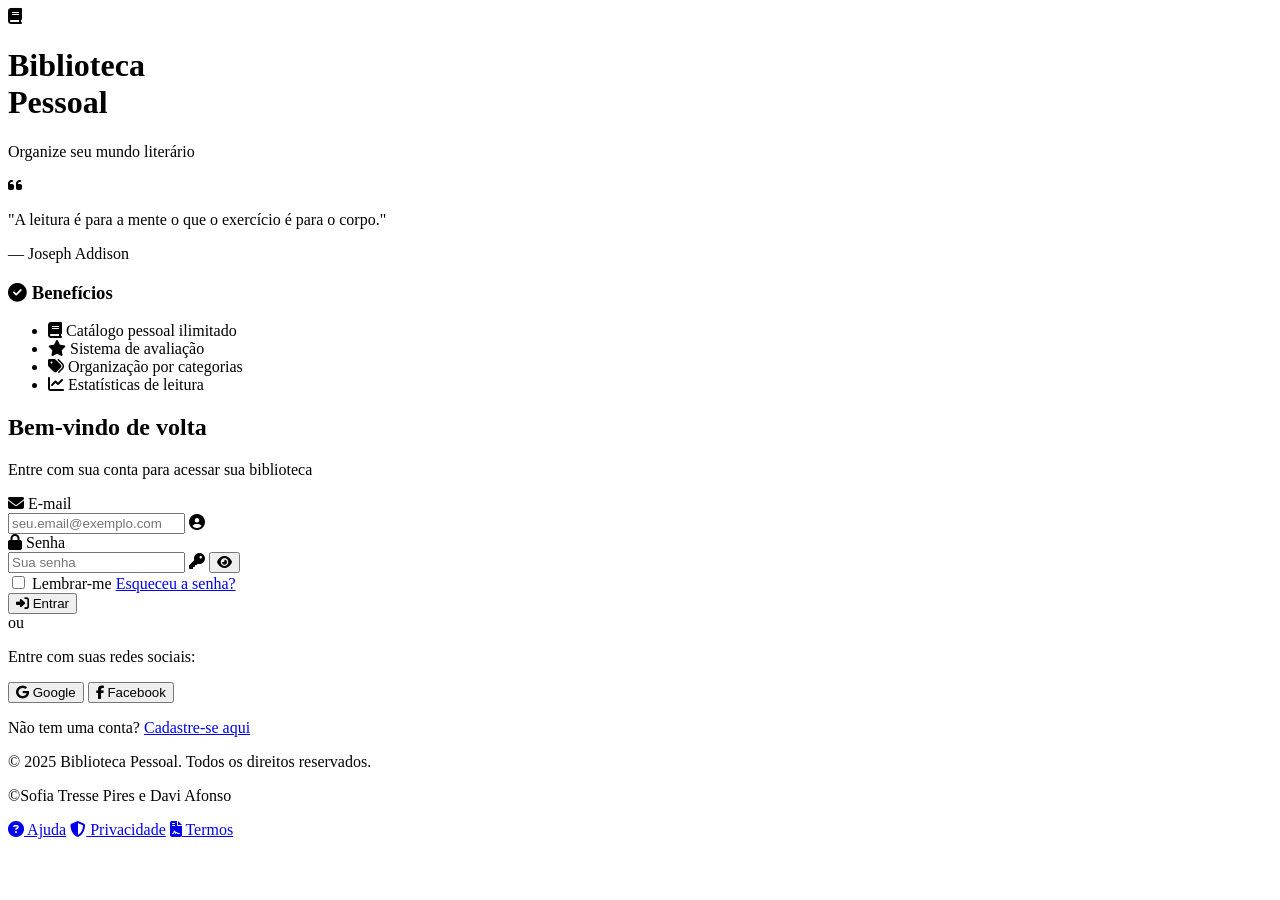
==== index.html @ 546c4f1b "Página de login funcional" ====
<!DOCTYPE html>
<html lang="pt-BR">
<head>
    <meta charset="UTF-8">
    <meta name="viewport" content="width=device-width, initial-scale=1.0">
    <title>Login - Biblioteca Pessoal</title>
    <link rel="stylesheet" href="./frontend/css/style.css">
    <link rel="stylesheet" href="https://cdnjs.cloudflare.com/ajax/libs/font-awesome/6.4.0/css/all.min.css">
</head>
<body class="login-page">
    <div class="login-container">
        <!-- Lado esquerdo - Decoração -->
        <div class="login-decoration">
            <div class="logo-section">
                <div class="logo">
                    <i class="fas fa-book"></i>
                    <h1>Biblioteca<br>Pessoal</h1>
                </div>
                <p class="slogan">Organize seu mundo literário</p>
            </div>
            
            <div class="book-illustration">
                <div class="book-stack">
                    <div class="book book-1"></div>
                    <div class="book book-2"></div>
                    <div class="book book-3"></div>
                </div>
                <div class="quote">
                    <i class="fas fa-quote-left"></i>
                    <p>"A leitura é para a mente o que o exercício é para o corpo."</p>
                    <span class="author">— Joseph Addison</span>
                </div>
            </div>
            
            <div class="features">
                <h3><i class="fas fa-check-circle"></i> Benefícios</h3>
                <ul>
                    <li><i class="fas fa-book"></i> Catálogo pessoal ilimitado</li>
                    <li><i class="fas fa-star"></i> Sistema de avaliação</li>
                    <li><i class="fas fa-tags"></i> Organização por categorias</li>
                    <li><i class="fas fa-chart-line"></i> Estatísticas de leitura</li>
                </ul>
            </div>
        </div>
        
        <!-- Lado direito - Formulário -->
        <div class="login-form-container">
            <div class="form-wrapper">
                <div class="form-header">
                    <h2>Bem-vindo de volta</h2>
                    <p>Entre com sua conta para acessar sua biblioteca</p>
                </div>
                
                <form id="loginForm" class="login-form">
                    <div class="form-group">
                        <label for="email">
                            <i class="fas fa-envelope"></i> E-mail
                        </label>
                        <div class="input-with-icon">
                            <input type="email" id="email" placeholder="seu.email@exemplo.com" required>
                            <i class="fas fa-user-circle input-icon"></i>
                        </div>
                    </div>
                    
                    <div class="form-group">
                        <label for="senha">
                            <i class="fas fa-lock"></i> Senha
                        </label>
                        <div class="input-with-icon">
                            <input type="password" id="senha" placeholder="Sua senha" required>
                            <i class="fas fa-key input-icon"></i>
                            <button type="button" class="toggle-password" id="togglePassword">
                                <i class="fas fa-eye"></i>
                            </button>
                        </div>
                        <div class="form-options">
                            <label class="remember-me">
                                <input type="checkbox" id="lembrar">
                                <span>Lembrar-me</span>
                            </label>
                            <a href="#" class="forgot-password">Esqueceu a senha?</a>
                        </div>
                    </div>
                    
                    <div class="form-group">
                        <button type="submit" class="btn-login">
                            <i class="fas fa-sign-in-alt"></i> Entrar
                        </button>
                    </div>
                    
                    <div class="divider">
                        <span>ou</span>
                    </div>
                    
                    <div class="social-login">
                        <p>Entre com suas redes sociais:</p>
                        <div class="social-buttons">
                            <button type="button" class="social-btn google">
                                <i class="fab fa-google"></i> Google
                            </button>
                            <button type="button" class="social-btn facebook">
                                <i class="fab fa-facebook-f"></i> Facebook
                            </button>
                        </div>
                    </div>
                    
                    <div class="signup-link">
                        <p>Não tem uma conta? <a href="./frontend/html/cadastro.html">Cadastre-se aqui</a></p>
                    </div>
                </form>
                
                <div class="login-footer">
                    <p>&copy; 2025 Biblioteca Pessoal. Todos os direitos reservados.</p>
                    <p>&copy;Sofia Tresse Pires e Davi Afonso</p>
                    <div class="footer-links">
                        <a href="#"><i class="fas fa-question-circle"></i> Ajuda</a>
                        <a href="#"><i class="fas fa-shield-alt"></i> Privacidade</a>
                        <a href="#"><i class="fas fa-file-contract"></i> Termos</a>
                    </div>
                </div>
            </div>
        </div>
    </div>
    
<script src="./frontend/js/index.js"></script>
</body>
</html>
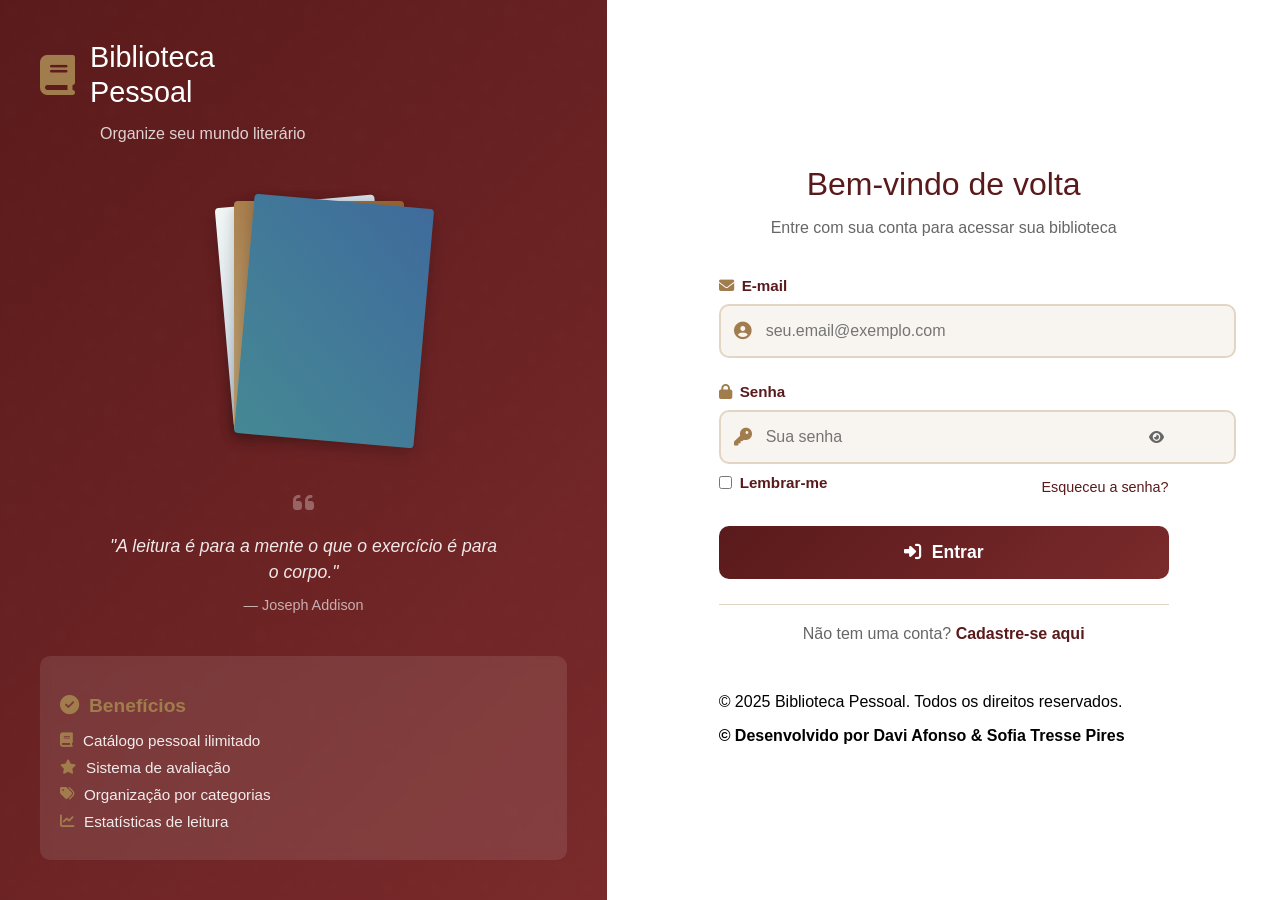
==== commit e19379ce: "Melhorias na estrutura da página." ====
--- a/index.html
+++ b/index.html
@@ -1,16 +1,20 @@
 <!DOCTYPE html>
 <html lang="pt-BR">
+
 <head>
     <meta charset="UTF-8">
     <meta name="viewport" content="width=device-width, initial-scale=1.0">
     <title>Login - Biblioteca Pessoal</title>
     <link rel="stylesheet" href="./frontend/css/style.css">
+    <link rel="stylesheet" href="./frontend/css/style2.css">
+    <link rel="stylesheet" href="./frontend/css/responsividade.css">
     <link rel="stylesheet" href="https://cdnjs.cloudflare.com/ajax/libs/font-awesome/6.4.0/css/all.min.css">
 </head>
+
 <body class="login-page">
-    <div class="login-container">
-        <!-- Lado esquerdo - Decoração -->
-        <div class="login-decoration">
+    <div class="login-container d-flex flex-column flex-lg-row w-100 h-100 overflow-hidden">
+
+        <div class="login-decoration col-lg-6 d-none d-lg-block position-relative">
             <div class="logo-section">
                 <div class="logo">
                     <i class="fas fa-book"></i>
@@ -18,7 +22,7 @@
                 </div>
                 <p class="slogan">Organize seu mundo literário</p>
             </div>
-            
+
             <div class="book-illustration">
                 <div class="book-stack">
                     <div class="book book-1"></div>
@@ -31,7 +35,7 @@
                     <span class="author">— Joseph Addison</span>
                 </div>
             </div>
-            
+
             <div class="features">
                 <h3><i class="fas fa-check-circle"></i> Benefícios</h3>
                 <ul>
@@ -42,86 +46,74 @@
                 </ul>
             </div>
         </div>
-        
-        <!-- Lado direito - Formulário -->
-        <div class="login-form-container">
-            <div class="form-wrapper">
-                <div class="form-header">
+
+        <div class="login-form-container col-12 col-lg-6 d-flex align-items-center justify-content-center p-4">
+            <div class="form-wrapper w-100" style="max-width: 450px;">
+                <div class="form-header text-center mb-4">
                     <h2>Bem-vindo de volta</h2>
                     <p>Entre com sua conta para acessar sua biblioteca</p>
                 </div>
-                
+
                 <form id="loginForm" class="login-form">
-                    <div class="form-group">
-                        <label for="email">
+                    <div class="form-group mb-3">
+                        <label for="email" class="form-label">
                             <i class="fas fa-envelope"></i> E-mail
                         </label>
-                        <div class="input-with-icon">
-                            <input type="email" id="email" placeholder="seu.email@exemplo.com" required>
-                            <i class="fas fa-user-circle input-icon"></i>
+                        <div class="input-with-icon position-relative">
+                            <input type="email" id="email" class="form-control" placeholder="seu.email@exemplo.com"
+                                required>
+                            <i class="fas fa-user-circle input-icon position-absolute"
+                                style="top: 50%; right: 10px; transform: translateY(-50%);"></i>
                         </div>
                     </div>
-                    
-                    <div class="form-group">
-                        <label for="senha">
+
+                    <div class="form-group mb-3">
+                        <label for="senha" class="form-label">
                             <i class="fas fa-lock"></i> Senha
                         </label>
-                        <div class="input-with-icon">
-                            <input type="password" id="senha" placeholder="Sua senha" required>
-                            <i class="fas fa-key input-icon"></i>
-                            <button type="button" class="toggle-password" id="togglePassword">
+                        <div class="input-with-icon position-relative">
+                            <input type="password" id="senha" class="form-control" placeholder="Sua senha" required>
+                            <i class="fas fa-key input-icon position-absolute"
+                                style="top: 50%; right: 40px; transform: translateY(-50%);"></i>
+                            <button type="button" class="toggle-password btn btn-sm border-0 position-absolute"
+                                id="togglePassword"
+                                style="top: 50%; right: 5px; transform: translateY(-50%); background: transparent;">
                                 <i class="fas fa-eye"></i>
                             </button>
                         </div>
-                        <div class="form-options">
-                            <label class="remember-me">
+                        <div class="form-options d-flex justify-content-between align-items-center mt-2">
+                            <label class="remember-me d-flex align-items-center gap-2">
                                 <input type="checkbox" id="lembrar">
                                 <span>Lembrar-me</span>
                             </label>
-                            <a href="#" class="forgot-password">Esqueceu a senha?</a>
+                            <a href="#" class="forgot-password text-decoration-none">Esqueceu a senha?</a>
                         </div>
                     </div>
-                    
-                    <div class="form-group">
+
+                    <div class="form-group mb-3">
                         <button type="submit" class="btn-login">
                             <i class="fas fa-sign-in-alt"></i> Entrar
                         </button>
                     </div>
-                    
-                    <div class="divider">
-                        <span>ou</span>
+
+                    <div class="signup-link text-center mt-3">
+                        <p>Não tem uma conta? <a href="./frontend/html/cadastro.html"
+                                class="text-decoration-none fw-bold">Cadastre-se aqui</a></p>
                     </div>
-                    
-                    <div class="social-login">
-                        <p>Entre com suas redes sociais:</p>
-                        <div class="social-buttons">
-                            <button type="button" class="social-btn google">
-                                <i class="fab fa-google"></i> Google
-                            </button>
-                            <button type="button" class="social-btn facebook">
-                                <i class="fab fa-facebook-f"></i> Facebook
-                            </button>
+                </form>
+
+                <footer class="main-footer">
+                    <div class="footer-content">
+                        <div class="footer-info">
+                            <p>&copy; 2025 Biblioteca Pessoal. Todos os direitos reservados.</p>
+                            <p class="credits"><b>&copy; Desenvolvido por Davi Afonso & Sofia Tresse Pires</b></p>
                         </div>
                     </div>
-                    
-                    <div class="signup-link">
-                        <p>Não tem uma conta? <a href="./frontend/html/cadastro.html">Cadastre-se aqui</a></p>
-                    </div>
-                </form>
-                
-                <div class="login-footer">
-                    <p>&copy; 2025 Biblioteca Pessoal. Todos os direitos reservados.</p>
-                    <p>&copy;Sofia Tresse Pires e Davi Afonso</p>
-                    <div class="footer-links">
-                        <a href="#"><i class="fas fa-question-circle"></i> Ajuda</a>
-                        <a href="#"><i class="fas fa-shield-alt"></i> Privacidade</a>
-                        <a href="#"><i class="fas fa-file-contract"></i> Termos</a>
-                    </div>
-                </div>
+                </footer>
             </div>
         </div>
     </div>
-    
-<script src="./frontend/js/index.js"></script>
+
+    <script src="./frontend/js/index.js"></script>
 </body>
 </html>
--- a/frontend/css/style.css
+++ b/frontend/css/style.css
@@ -0,0 +1,531 @@
+/* ===== VARIÁVEIS ===== */
+:root {
+    --sucesso: #28a745;
+    --vinho: #5a1a1b;
+    --vinho-claro: #7a2a2b;
+    --vinho-suave: rgba(90, 26, 27, 0.1);
+    --dourado: #a17d4d;
+    --dourado-claro: #b8945e;
+    --dourado-suave: rgba(161, 125, 77, 0.1);
+    --bege-claro: #f8f4f0;
+    --bege-medio: #efe7dd;
+    --bege-escuro: #e3d5c3;
+    --texto: #333333;
+    --texto-claro: #666666;
+    --branco: #ffffff;
+    --sombra: rgba(90, 26, 27, 0.08);
+    --sombra-forte: rgba(90, 26, 27, 0.15);
+}
+
+/* ===== PÁGINA DE LOGIN ===== */
+.login-page {
+    margin: 0;
+    padding: 0;
+    min-height: 100vh;
+    background: linear-gradient(135deg, var(--bege-claro) 0%, var(--bege-medio) 100%);
+    font-family: 'Segoe UI', Tahoma, Geneva, Verdana, sans-serif;
+}
+
+.login-container {
+    display: flex;
+    min-height: 100vh;
+}
+
+/* Lado esquerdo - Decoração */
+.login-decoration {
+    flex: 1;
+    background: linear-gradient(135deg, var(--vinho) 0%, var(--vinho-claro) 100%);
+    padding: 40px;
+    display: none;
+    flex-direction: column;
+    justify-content: space-between;
+    color: white;
+    position: relative;
+    overflow: hidden;
+}
+
+@media (min-width: 992px) {
+    .login-decoration {
+        display: flex;
+    }
+}
+
+/* Padrão de fundo decorativo */
+.login-decoration::before {
+    content: "";
+    position: absolute;
+    top: 0;
+    left: 0;
+    width: 100%;
+    height: 100%;
+    background-image: url("data:image/svg+xml,%3Csvg width='100' height='100' viewBox='0 0 100 100' xmlns='http://www.w3.org/2000/svg'%3E%3Cpath d='M11 18c3.866 0 7-3.134 7-7s-3.134-7-7-7-7 3.134-7 7 3.134 7 7 7zm48 25c3.866 0 7-3.134 7-7s-3.134-7-7-7-7 3.134-7 7 3.134 7 7 7zm-43-7c1.657 0 3-1.343 3-3s-1.343-3-3-3-3 1.343-3 3 1.343 3 3 3zm63 31c1.657 0 3-1.343 3-3s-1.343-3-3-3-3 1.343-3 3 1.343 3 3 3zM34 90c1.657 0 3-1.343 3-3s-1.343-3-3-3-3 1.343-3 3 1.343 3 3 3zm56-76c1.657 0 3-1.343 3-3s-1.343-3-3-3-3 1.343-3 3 1.343 3 3 3zM12 86c2.21 0 4-1.79 4-4s-1.79-4-4-4-4 1.79-4 4 1.79 4 4 4zm28-65c2.21 0 4-1.79 4-4s-1.79-4-4-4-4 1.79-4 4 1.79 4 4 4zm23-11c2.76 0 5-2.24 5-5s-2.24-5-5-5-5 2.24-5 5 2.24 5 5 5zm-6 60c2.21 0 4-1.79 4-4s-1.79-4-4-4-4 1.79-4 4 1.79 4 4 4zm29 22c2.76 0 5-2.24 5-5s-2.24-5-5-5-5 2.24-5 5 2.24 5 5 5zM32 63c2.76 0 5-2.24 5-5s-2.24-5-5-5-5 2.24-5 5 2.24 5 5 5zm57-13c2.76 0 5-2.24 5-5s-2.24-5-5-5-5 2.24-5 5 2.24 5 5 5zm-9-21c1.105 0 2-.895 2-2s-.895-2-2-2-2 .895-2 2 .895 2 2 2zM60 91c1.105 0 2-.895 2-2s-.895-2-2-2-2 .895-2 2 .895 2 2 2zM35 41c1.105 0 2-.895 2-2s-.895-2-2-2-2 .895-2 2 .895 2 2 2zM12 60c1.105 0 2-.895 2-2s-.895-2-2-2-2 .895-2 2 .895 2 2 2z' fill='%23ffffff' fill-opacity='0.05' fill-rule='evenodd'/%3E%3C/svg%3E");
+    opacity: 0.1;
+}
+
+/* Logo */
+.logo-section {
+    position: relative;
+    z-index: 2;
+}
+
+.logo {
+    display: flex;
+    align-items: center;
+    gap: 15px;
+    margin-bottom: 10px;
+}
+
+.logo i {
+    font-size: 2.5rem;
+    color: var(--dourado);
+}
+
+.logo h1 {
+    color: white;
+    font-size: 1.8rem;
+    line-height: 1.2;
+    margin: 0;
+    font-weight: 300;
+}
+
+.slogan {
+    color: rgba(255, 255, 255, 0.8);
+    font-size: 1rem;
+    margin-left: 60px;
+}
+
+/* Ilustração de livros */
+.book-illustration {
+    position: relative;
+    z-index: 2;
+    text-align: center;
+    margin: 40px 0;
+}
+
+.book-stack {
+    position: relative;
+    width: 200px;
+    height: 250px;
+    margin: 0 auto 40px;
+}
+
+.book {
+    position: absolute;
+    background: var(--branco);
+    border-radius: 4px;
+    box-shadow: 0 5px 15px rgba(0, 0, 0, 0.2);
+}
+
+.book-1 {
+    width: 160px;
+    height: 220px;
+    background: linear-gradient(135deg, #f3f8f6 0%, #a8bbd4 100%);
+    transform: rotate(-5deg);
+    z-index: 1;
+    left: 50%;
+    transform: translateX(-50%) rotate(-5deg);
+}
+
+.book-2 {
+    width: 170px;
+    height: 230px;
+    background: linear-gradient(45deg, #c2a879, #996330);
+    transform: rotate(0deg);
+    left: calc(50% + 15px);
+    transform: translateX(-50%);
+    z-index: 2;
+}
+
+.book-3 {
+    width: 180px;
+    height: 240px;
+    background: linear-gradient(45deg, #458894, #3f6b9c);
+    transform: rotate(5deg);
+    left: calc(50% + 30px);
+    transform: translateX(-50%) rotate(5deg);
+    z-index: 3;
+}
+
+.quote {
+    color: rgba(255, 255, 255, 0.9);
+    max-width: 400px;
+    margin: 0 auto;
+}
+
+.quote i {
+    font-size: 1.5rem;
+    color: rgba(255, 255, 255, 0.3);
+    margin-bottom: 10px;
+    display: block;
+}
+
+.quote p {
+    font-style: italic;
+    line-height: 1.5;
+    margin-bottom: 10px;
+    font-size: 1.1rem;
+}
+
+.quote .author {
+    font-size: 0.9rem;
+    opacity: 0.7;
+}
+
+/* Lista de benefícios */
+.features {
+    position: relative;
+    z-index: 2;
+    background: rgba(255, 255, 255, 0.1);
+    border-radius: 10px;
+    padding: 20px;
+    backdrop-filter: blur(5px);
+}
+
+.features h3 {
+    color: var(--dourado);
+    font-size: 1.2rem;
+    margin-bottom: 15px;
+    display: flex;
+    align-items: center;
+    gap: 10px;
+}
+
+.features ul {
+    list-style: none;
+    padding: 0;
+    margin: 0;
+}
+
+.features li {
+    display: flex;
+    align-items: center;
+    gap: 10px;
+    margin-bottom: 10px;
+    color: rgba(255, 255, 255, 0.9);
+    font-size: 0.95rem;
+}
+
+.features li i {
+    color: var(--dourado);
+    font-size: 0.9rem;
+}
+
+/* Lado direito - Formulário */
+.login-form-container {
+    flex: 1;
+    display: flex;
+    align-items: center;
+    justify-content: center;
+    padding: 20px;
+    background: var(--branco);
+    overflow-y: auto;
+}
+
+@media (min-width: 992px) {
+    .login-form-container {
+        flex: 1.2;
+    }
+}
+
+.form-wrapper {
+    max-width: 450px;
+    width: 100%;
+    padding: 20px;
+}
+
+.form-header {
+    text-align: center;
+    margin-bottom: 40px;
+}
+
+.form-header h2 {
+    color: var(--vinho);
+    font-size: 2rem;
+    margin-bottom: 10px;
+    font-weight: 300;
+}
+
+.form-header p {
+    color: var(--texto-claro);
+    font-size: 1rem;
+}
+
+/* Formulário */
+.login-form {
+    margin-bottom: 30px;
+}
+
+.form-group {
+    margin-bottom: 25px;
+}
+
+.form-group label {
+    display: flex;
+    align-items: center;
+    gap: 8px;
+    margin-bottom: 10px;
+    color: var(--vinho);
+    font-weight: 600;
+    font-size: 0.95rem;
+}
+
+.form-group label i {
+    color: var(--dourado);
+}
+
+.input-with-icon {
+    position: relative;
+}
+
+.input-with-icon input {
+    width: 100%;
+    padding: 16px 18px 16px 45px;
+    border: 2px solid var(--bege-escuro);
+    border-radius: 10px;
+    background-color: var(--bege-claro);
+    font-size: 1rem;
+    color: var(--texto);
+    transition: all 0.3s ease;
+}
+
+.input-with-icon input:focus {
+    outline: none;
+    border-color: var(--dourado);
+    box-shadow: 0 0 0 4px var(--dourado-suave);
+    background-color: var(--branco);
+}
+
+.input-icon {
+    position: absolute;
+    left: 15px;
+    top: 50%;
+    transform: translateY(-50%);
+    color: var(--dourado);
+    font-size: 1.1rem;
+}
+
+.toggle-password {
+    position: absolute;
+    right: 15px;
+    top: 50%;
+    transform: translateY(-50%);
+    background: none;
+    border: none;
+    color: var(--texto-claro);
+    cursor: pointer;
+    padding: 0;
+    width: auto;
+}
+
+.toggle-password:hover {
+    color: var(--dourado);
+}
+
+/* Opções do formulário */
+.form-options {
+    display: flex;
+    justify-content: space-between;
+    align-items: center;
+    margin-top: 10px;
+    font-size: 0.9rem;
+}
+
+.remember-me {
+    display: flex;
+    align-items: center;
+    gap: 8px;
+    cursor: pointer;
+    color: var(--texto-claro);
+}
+
+.remember-me input {
+    width: auto;
+    margin: 0;
+}
+
+.forgot-password {
+    color: var(--vinho);
+    text-decoration: none;
+    font-weight: 500;
+}
+
+.forgot-password:hover {
+    text-decoration: underline;
+}
+
+/* Botão de login */
+.btn-login {
+    width: 100%;
+    padding: 16px;
+    background: linear-gradient(135deg, var(--vinho) 0%, var(--vinho-claro) 100%);
+    color: white;
+    border: none;
+    border-radius: 10px;
+    font-size: 1.1rem;
+    font-weight: 600;
+    cursor: pointer;
+    display: flex;
+    align-items: center;
+    justify-content: center;
+    gap: 10px;
+    transition: all 0.3s ease;
+}
+
+.btn-login:hover {
+    transform: translateY(-2px);
+    box-shadow: 0 6px 20px var(--sombra-forte);
+}
+
+.btn-login:active {
+    transform: translateY(0);
+}
+
+/* Divisor */
+.divider {
+    display: flex;
+    align-items: center;
+    margin: 30px 0;
+    color: var(--texto-claro);
+}
+
+.divider::before,
+.divider::after {
+    content: "";
+    flex: 1;
+    height: 1px;
+    background-color: var(--bege-escuro);
+}
+
+.divider span {
+    padding: 0 15px;
+    font-size: 0.9rem;
+}
+
+/* Login social */
+.social-login {
+    margin-bottom: 30px;
+}
+
+.social-login p {
+    text-align: center;
+    color: var(--texto-claro);
+    margin-bottom: 15px;
+}
+
+.social-buttons {
+    display: flex;
+    gap: 15px;
+}
+
+.social-btn {
+    flex: 1;
+    padding: 14px;
+    border: 1px solid var(--bege-escuro);
+    background: white;
+    color: var(--texto);
+    border-radius: 8px;
+    cursor: pointer;
+    display: flex;
+    align-items: center;
+    justify-content: center;
+    gap: 10px;
+    transition: all 0.3s ease;
+    font-weight: 500;
+}
+
+.social-btn:hover {
+    transform: translateY(-2px);
+    box-shadow: 0 4px 10px rgba(0, 0, 0, 0.1);
+}
+
+.social-btn.google:hover {
+    background: #DB4437;
+    color: white;
+    border-color: #DB4437;
+}
+
+.social-btn.facebook:hover {
+    background: #4267B2;
+    color: white;
+    border-color: #4267B2;
+}
+
+/* Link para cadastro */
+.signup-link {
+    text-align: center;
+    padding: 20px 0;
+    border-top: 1px solid var(--bege-escuro);
+}
+
+.signup-link p {
+    color: var(--texto-claro);
+    margin: 0;
+}
+
+.signup-link a {
+    color: var(--vinho);
+    font-weight: 600;
+    text-decoration: none;
+}
+
+.signup-link a:hover {
+    text-decoration: underline;
+}
+
+/* Rodapé */
+.login-footer {
+    text-align: center;
+    color: var(--texto-claro);
+    font-size: 0.9rem;
+    padding-top: 20px;
+    border-top: 1px solid var(--bege-escuro);
+}
+
+.footer-links {
+    display: flex;
+    justify-content: center;
+    gap: 20px;
+    margin-top: 10px;
+    flex-wrap: wrap;
+}
+
+.footer-links a {
+    color: var(--texto-claro);
+    text-decoration: none;
+    display: flex;
+    align-items: center;
+    gap: 5px;
+}
+
+.footer-links a:hover {
+    color: var(--vinho);
+}
+
+/* ===== RESPONSIVIDADE ===== */
+@media (max-width: 768px) {
+    .form-wrapper {
+        padding: 10px;
+    }
+    
+    .form-header h2 {
+        font-size: 1.8rem;
+    }
+    
+    .social-buttons {
+        flex-direction: column;
+    }
+}
+
+@media (max-width: 480px) {
+    .login-form-container {
+        padding: 15px;
+    }
+    
+    .form-header h2 {
+        font-size: 1.6rem;
+    }
+    
+    .input-with-icon input {
+        padding: 14px 16px 14px 45px;
+    }
+}
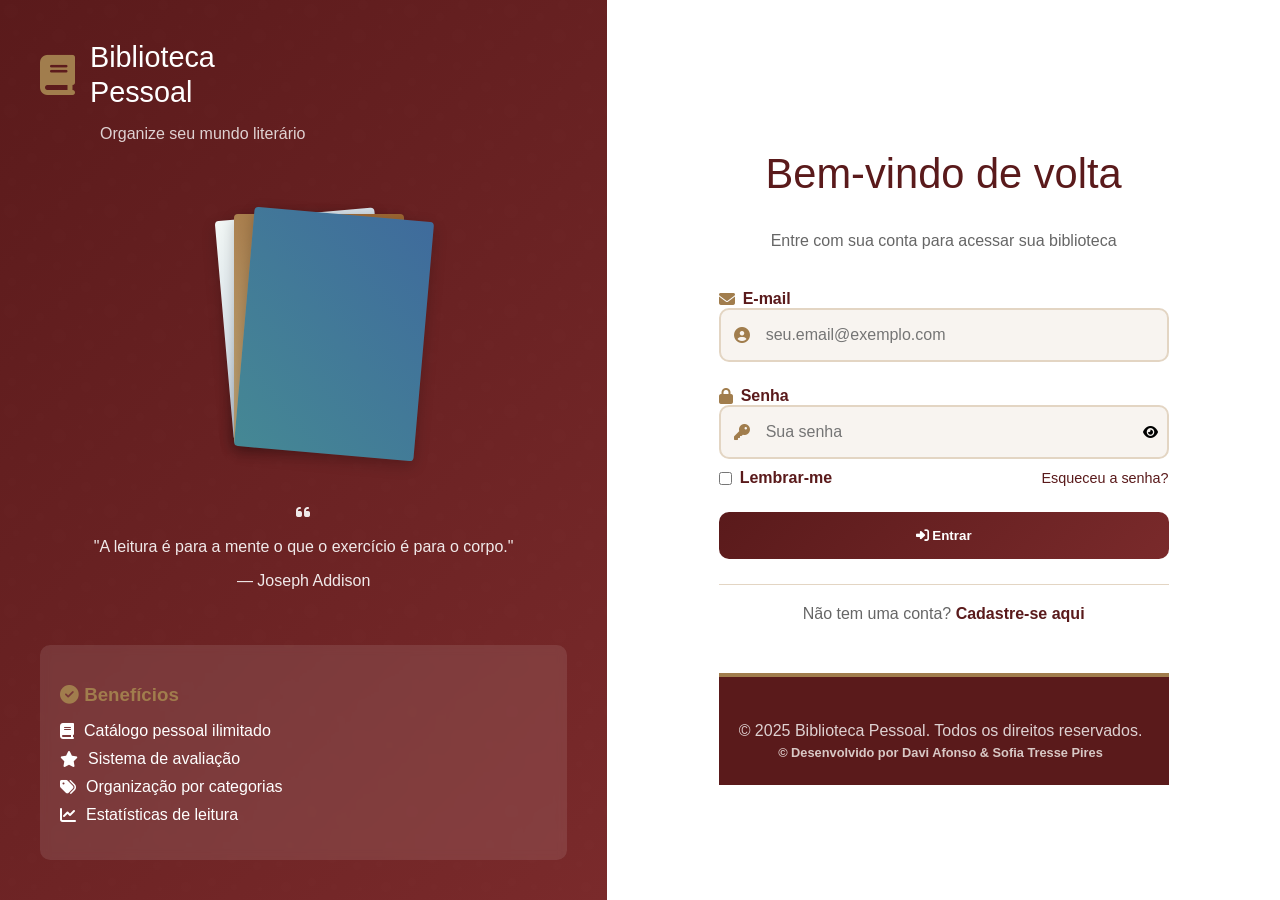
==== commit 0b099779: "Adicionando o link para a página de esqueceu a senha" ====
--- a/index.html
+++ b/index.html
@@ -86,8 +86,7 @@
                                 <input type="checkbox" id="lembrar">
                                 <span>Lembrar-me</span>
                             </label>
-                            <a href="#" class="forgot-password text-decoration-none">Esqueceu a senha?</a>
-                        </div>
+                            <a href="./frontend/html/esqueceu_senha.html" class="forgot-password text-decoration-none">Esqueceu a senha?</a>                                </div>
                     </div>
 
                     <div class="form-group mb-3">
--- a/frontend/css/style.css
+++ b/frontend/css/style.css
@@ -17,7 +17,102 @@
     --sombra-forte: rgba(90, 26, 27, 0.15);
 }
 
-/* ===== PÁGINA DE LOGIN ===== */
+.navbar {
+    background-color: var(--vinho);
+    padding: 1rem 2rem;
+    display: flex;
+    justify-content: space-between;
+    align-items: center;
+    position: relative;
+    box-shadow: 0 2px 10px rgba(0,0,0,0.1);
+    color: white;
+}
+
+.navbar-brand {
+    font-size: 1.5rem;
+    font-weight: bold;
+    display: flex;
+    align-items: center;
+    gap: 10px;
+}
+
+.navbar-menu {
+    display: flex;
+    align-items: center;
+    gap: 20px;
+}
+
+.nav-item {
+    color: rgba(255, 255, 255, 0.9);
+    text-decoration: none;
+    font-size: 1rem;
+    transition: color 0.3s;
+    display: flex;
+    align-items: center;
+    gap: 8px;
+}
+
+.nav-item:hover {
+    color: var(--dourado);
+}
+
+.nav-avatar {
+    width: 35px;
+    height: 35px;
+    border-radius: 50%;
+    object-fit: cover;
+    border: 2px solid white;
+}
+
+/* Botão Toggle Mobile */
+.navbar-toggle {
+    display: none;
+    background: transparent;
+    border: none;
+    color: white;
+    font-size: 1.5rem;
+    cursor: pointer;
+}
+
+.mobile-only { display: none; }
+
+/* ===== MEDIA QUERY NAVBAR ===== */
+@media (max-width: 768px) {
+    .navbar { padding: 1rem; }
+    .navbar-toggle { display: block; }
+    .mobile-only { display: inline; }
+
+    .navbar-menu {
+        display: none;
+        position: absolute;
+        top: 100%;
+        left: 0;
+        width: 100%;
+        background-color: var(--vinho);
+        flex-direction: column;
+        padding: 20px 0;
+        box-shadow: 0 4px 6px rgba(0,0,0,0.1);
+        z-index: 1000;
+    }
+
+    .navbar-menu.active {
+        display: flex;
+        animation: slideDown 0.3s ease forwards;
+    }
+
+    .nav-item {
+        padding: 15px;
+        width: 100%;
+        justify-content: center;
+        border-bottom: 1px solid rgba(255,255,255,0.1);
+    }
+}
+
+@keyframes slideDown {
+    from { opacity: 0; transform: translateY(-10px); }
+    to { opacity: 1; transform: translateY(0); }
+}
+
 .login-page {
     margin: 0;
     padding: 0;
@@ -94,157 +189,17 @@
     margin-left: 60px;
 }
 
-/* Ilustração de livros */
-.book-illustration {
-    position: relative;
-    z-index: 2;
-    text-align: center;
-    margin: 40px 0;
-}
-
-.book-stack {
-    position: relative;
-    width: 200px;
-    height: 250px;
-    margin: 0 auto 40px;
-}
-
-.book {
-    position: absolute;
-    background: var(--branco);
-    border-radius: 4px;
-    box-shadow: 0 5px 15px rgba(0, 0, 0, 0.2);
-}
-
-.book-1 {
-    width: 160px;
-    height: 220px;
-    background: linear-gradient(135deg, #f3f8f6 0%, #a8bbd4 100%);
-    transform: rotate(-5deg);
-    z-index: 1;
-    left: 50%;
-    transform: translateX(-50%) rotate(-5deg);
-}
-
-.book-2 {
-    width: 170px;
-    height: 230px;
-    background: linear-gradient(45deg, #c2a879, #996330);
-    transform: rotate(0deg);
-    left: calc(50% + 15px);
-    transform: translateX(-50%);
-    z-index: 2;
-}
-
-.book-3 {
-    width: 180px;
-    height: 240px;
-    background: linear-gradient(45deg, #458894, #3f6b9c);
-    transform: rotate(5deg);
-    left: calc(50% + 30px);
-    transform: translateX(-50%) rotate(5deg);
-    z-index: 3;
-}
-
-.quote {
-    color: rgba(255, 255, 255, 0.9);
-    max-width: 400px;
-    margin: 0 auto;
-}
-
-.quote i {
-    font-size: 1.5rem;
-    color: rgba(255, 255, 255, 0.3);
-    margin-bottom: 10px;
-    display: block;
-}
-
-.quote p {
-    font-style: italic;
-    line-height: 1.5;
-    margin-bottom: 10px;
-    font-size: 1.1rem;
-}
-
-.quote .author {
-    font-size: 0.9rem;
-    opacity: 0.7;
-}
-
-/* Lista de benefícios */
-.features {
-    position: relative;
-    z-index: 2;
-    background: rgba(255, 255, 255, 0.1);
-    border-radius: 10px;
-    padding: 20px;
-    backdrop-filter: blur(5px);
-}
-
-.features h3 {
-    color: var(--dourado);
-    font-size: 1.2rem;
-    margin-bottom: 15px;
-    display: flex;
-    align-items: center;
-    gap: 10px;
-}
-
-.features ul {
-    list-style: none;
-    padding: 0;
-    margin: 0;
-}
-
-.features li {
-    display: flex;
-    align-items: center;
-    gap: 10px;
-    margin-bottom: 10px;
-    color: rgba(255, 255, 255, 0.9);
-    font-size: 0.95rem;
-}
-
-.features li i {
-    color: var(--dourado);
-    font-size: 0.9rem;
-}
-
-/* Lado direito - Formulário */
-.login-form-container {
-    flex: 1;
-    display: flex;
-    align-items: center;
-    justify-content: center;
-    padding: 20px;
-    background: var(--branco);
-    overflow-y: auto;
-}
-
 @media (min-width: 992px) {
     .login-form-container {
         flex: 1.2;
     }
 }
 
-.form-wrapper {
-    max-width: 450px;
-    width: 100%;
-    padding: 20px;
-}
-
 .form-header {
     text-align: center;
     margin-bottom: 40px;
 }
 
-.form-header h2 {
-    color: var(--vinho);
-    font-size: 2rem;
-    margin-bottom: 10px;
-    font-weight: 300;
-}
-
 .form-header p {
     color: var(--texto-claro);
     font-size: 1rem;
@@ -255,66 +210,8 @@
     margin-bottom: 30px;
 }
 
-.form-group {
-    margin-bottom: 25px;
-}
-
-.form-group label {
-    display: flex;
-    align-items: center;
-    gap: 8px;
-    margin-bottom: 10px;
-    color: var(--vinho);
-    font-weight: 600;
-    font-size: 0.95rem;
-}
-
 .form-group label i {
     color: var(--dourado);
-}
-
-.input-with-icon {
-    position: relative;
-}
-
-.input-with-icon input {
-    width: 100%;
-    padding: 16px 18px 16px 45px;
-    border: 2px solid var(--bege-escuro);
-    border-radius: 10px;
-    background-color: var(--bege-claro);
-    font-size: 1rem;
-    color: var(--texto);
-    transition: all 0.3s ease;
-}
-
-.input-with-icon input:focus {
-    outline: none;
-    border-color: var(--dourado);
-    box-shadow: 0 0 0 4px var(--dourado-suave);
-    background-color: var(--branco);
-}
-
-.input-icon {
-    position: absolute;
-    left: 15px;
-    top: 50%;
-    transform: translateY(-50%);
-    color: var(--dourado);
-    font-size: 1.1rem;
-}
-
-.toggle-password {
-    position: absolute;
-    right: 15px;
-    top: 50%;
-    transform: translateY(-50%);
-    background: none;
-    border: none;
-    color: var(--texto-claro);
-    cursor: pointer;
-    padding: 0;
-    width: auto;
 }
 
 .toggle-password:hover {
@@ -353,52 +250,8 @@
     text-decoration: underline;
 }
 
-/* Botão de login */
-.btn-login {
-    width: 100%;
-    padding: 16px;
-    background: linear-gradient(135deg, var(--vinho) 0%, var(--vinho-claro) 100%);
-    color: white;
-    border: none;
-    border-radius: 10px;
-    font-size: 1.1rem;
-    font-weight: 600;
-    cursor: pointer;
-    display: flex;
-    align-items: center;
-    justify-content: center;
-    gap: 10px;
-    transition: all 0.3s ease;
-}
-
-.btn-login:hover {
-    transform: translateY(-2px);
-    box-shadow: 0 6px 20px var(--sombra-forte);
-}
-
 .btn-login:active {
     transform: translateY(0);
-}
-
-/* Divisor */
-.divider {
-    display: flex;
-    align-items: center;
-    margin: 30px 0;
-    color: var(--texto-claro);
-}
-
-.divider::before,
-.divider::after {
-    content: "";
-    flex: 1;
-    height: 1px;
-    background-color: var(--bege-escuro);
-}
-
-.divider span {
-    padding: 0 15px;
-    font-size: 0.9rem;
 }
 
 /* Login social */
@@ -410,27 +263,6 @@
     text-align: center;
     color: var(--texto-claro);
     margin-bottom: 15px;
-}
-
-.social-buttons {
-    display: flex;
-    gap: 15px;
-}
-
-.social-btn {
-    flex: 1;
-    padding: 14px;
-    border: 1px solid var(--bege-escuro);
-    background: white;
-    color: var(--texto);
-    border-radius: 8px;
-    cursor: pointer;
-    display: flex;
-    align-items: center;
-    justify-content: center;
-    gap: 10px;
-    transition: all 0.3s ease;
-    font-weight: 500;
 }
 
 .social-btn:hover {
@@ -472,35 +304,6 @@
     text-decoration: underline;
 }
 
-/* Rodapé */
-.login-footer {
-    text-align: center;
-    color: var(--texto-claro);
-    font-size: 0.9rem;
-    padding-top: 20px;
-    border-top: 1px solid var(--bege-escuro);
-}
-
-.footer-links {
-    display: flex;
-    justify-content: center;
-    gap: 20px;
-    margin-top: 10px;
-    flex-wrap: wrap;
-}
-
-.footer-links a {
-    color: var(--texto-claro);
-    text-decoration: none;
-    display: flex;
-    align-items: center;
-    gap: 5px;
-}
-
-.footer-links a:hover {
-    color: var(--vinho);
-}
-
 /* ===== RESPONSIVIDADE ===== */
 @media (max-width: 768px) {
     .form-wrapper {
@@ -529,3 +332,137 @@
         padding: 14px 16px 14px 45px;
     }
 }
+
+.nav-avatar {
+    width: 35px;
+    height: 35px;
+    border-radius: 50%;
+    object-fit: cover;
+    border: 2px solid var(--dourado);
+    vertical-align: middle;
+    margin-right: 8px;
+    transition: transform 0.2s;
+}
+
+.user-profile-link {
+    display: flex;
+    align-items: center;
+    background: rgba(255, 255, 255, 0.1);
+    padding: 5px 15px;
+    border-radius: 20px;
+    transition: all 0.3s ease;
+}
+
+.user-profile-link:hover {
+    background: rgba(255, 255, 255, 0.2);
+    transform: translateY(-1px);
+}
+
+/* ===== ESTILO DO RODAPÉ ===== */
+.main-footer {
+    background-color: var(--vinho); /* Mantém a identidade visual */
+    color: white;
+    padding: 40px 20px;
+    margin-top: auto; /* Empurra o footer para baixo se o conteúdo for curto */
+    font-size: 0.9rem;
+    border-top: 4px solid var(--dourado); /* Um detalhe visual elegante */
+}
+
+/* Conteúdo Flexível */
+.footer-content {
+    max-width: 1200px;
+    margin: 0 auto;
+    display: flex;
+    justify-content: space-between;
+    align-items: center;
+    flex-wrap: wrap; /* Permite quebra de linha se necessário */
+    gap: 20px;
+}
+
+/* Secção da Esquerda (Logo/Frase) */
+.footer-section {
+    display: flex;
+    align-items: center;
+    gap: 15px;
+    max-width: 300px;
+}
+
+.footer-logo {
+    font-size: 2rem;
+    color: var(--dourado);
+}
+
+.footer-section p {
+    font-size: 0.85rem;
+    line-height: 1.4;
+    color: rgba(255, 255, 255, 0.9);
+    margin: 0;
+}
+
+/* Secção do Centro (Copyright/Créditos) */
+.footer-info {
+    text-align: center;
+}
+
+.footer-info p {
+    margin: 5px 0;
+    color: rgba(255, 255, 255, 0.8);
+}
+
+.footer-info .credits {
+    font-size: 0.8rem;
+    color: var(--bege-claro); /* Destaque para os desenvolvedores */
+    opacity: 0.8;
+}
+
+/* Secção da Direita (Links Sociais/Ícones) */
+.footer-links-social {
+    display: flex;
+    gap: 15px;
+}
+
+.footer-links-social a {
+    color: white;
+    font-size: 1.2rem;
+    transition: all 0.3s ease;
+    display: flex; /* Para centralizar o ícone se tiver background */
+    align-items: center;
+    justify-content: center;
+    width: 40px;
+    height: 40px;
+    border-radius: 50%;
+    background: rgba(255, 255, 255, 0.1);
+}
+
+.footer-links-social a:hover {
+    background: var(--dourado);
+    color: var(--vinho);
+    transform: translateY(-3px);
+}
+
+/* =====================
+   RESPONSIVIDADE (MOBILE)
+===================== */
+@media (max-width: 768px) {
+    .footer-content {
+        flex-direction: column; /* Empilha os elementos */
+        text-align: center;
+        gap: 30px;
+    }
+
+    /* Ajuste para o bloco da esquerda ficar centrado no mobile */
+    .footer-section {
+        flex-direction: column;
+        max-width: 100%;
+    }
+
+    .footer-logo {
+        margin-bottom: 5px;
+    }
+
+    /* Aumentar um pouco a área de toque dos links no mobile */
+    .footer-links-social {
+        justify-content: center;
+        width: 100%;
+    }
+}
--- a/frontend/css/style2.css
+++ b/frontend/css/style2.css
@@ -0,0 +1,293 @@
+:root {
+    --sucesso: #28a745;
+    --vinho: #5a1a1b;
+    --vinho-claro: #7a2a2b;
+    --vinho-suave: rgba(90, 26, 27, 0.1);
+    --dourado: #a17d4d;
+    --dourado-claro: #b8945e;
+    --dourado-suave: rgba(161, 125, 77, 0.1);
+    --bege-claro: #f8f4f0;
+    --bege-medio: #efe7dd;
+    --bege-escuro: #e3d5c3;
+    --texto: #333333;
+    --texto-claro: #666666;
+    --branco: #ffffff;
+    --sombra-forte: rgba(90, 26, 27, 0.15);
+}
+
+/* ===== 2. ESTRUTURA DA PÁGINA ===== */
+.login-page {
+    margin: 0;
+    padding: 0;
+    min-height: 100vh;
+    background: linear-gradient(135deg, var(--bege-claro) 0%, var(--bege-medio) 100%);
+    font-family: 'Segoe UI', Tahoma, Geneva, Verdana, sans-serif;
+}
+
+.login-container {
+    display: flex;
+    min-height: 100vh;
+}
+
+/* ===== 3. PAINEL DECORATIVO (ESQUERDO) ===== */
+.login-decoration {
+    flex: 1;
+    background: linear-gradient(135deg, var(--vinho) 0%, var(--vinho-claro) 100%);
+    padding: 40px;
+    display: none; /* Mantém escondido em celulares por padrão */
+    flex-direction: column;
+    justify-content: space-between;
+    color: white;
+    position: relative;
+    overflow: hidden;
+}
+
+/* Esta regra abaixo é essencial para fazer o lado esquerdo APARECER */
+@media (min-width: 992px) {
+    .login-decoration {
+        display: flex; /* Ativa o painel em telas de computador */
+    }
+}
+
+/* Padrão de fundo (SVG) */
+.login-decoration::before {
+    content: "";
+    position: absolute;
+    top: 0; left: 0; width: 100%; height: 100%;
+    background-image: url("data:image/svg+xml,%3Csvg width='100' height='100' viewBox='0 0 100 100' xmlns='http://www.w3.org/2000/svg'%3E%3Cpath d='M11 18c3.866 0 7-3.134 7-7s-3.134-7-7-7-7 3.134-7 7 3.134 7 7 7zm48 25c3.866 0 7-3.134 7-7s-3.134-7-7-7-7 3.134-7 7 3.134 7 7 7zm-43-7c1.657 0 3-1.343 3-3s-1.343-3-3-3-3 1.343-3 3 1.343 3 3 3zm63 31c1.657 0 3-1.343 3-3s-1.343-3-3-3-3 1.343-3 3 1.343 3 3 3zM34 90c1.657 0 3-1.343 3-3s-1.343-3-3-3-3 1.343-3 3 1.343 3 3 3zm56-76c1.657 0 3-1.343 3-3s-1.343-3-3-3-3 1.343-3 3 1.343 3 3 3zM12 86c2.21 0 4-1.79 4-4s-1.79-4-4-4-4 1.79-4 4 1.79 4 4 4zm28-65c2.21 0 4-1.79 4-4s-1.79-4-4-4-4 1.79-4 4 1.79 4 4 4zm23-11c2.76 0 5-2.24 5-5s-2.24-5-5-5-5 2.24-5 5 2.24 5 5 5zm-6 60c2.21 0 4-1.79 4-4s-1.79-4-4-4-4 1.79-4 4 1.79 4 4 4zm29 22c2.76 0 5-2.24 5-5s-2.24-5-5-5-5 2.24-5 5 2.24 5 5 5zM32 63c2.76 0 5-2.24 5-5s-2.24-5-5-5-5 2.24-5 5 2.24 5 5 5zm57-13c2.76 0 5-2.24 5-5s-2.24-5-5-5-5 2.24-5 5 2.24 5 5 5zm-9-21c1.105 0 2-.895 2-2s-.895-2-2-2-2 .895-2 2 .895 2 2 2zM60 91c1.105 0 2-.895 2-2s-.895-2-2-2-2 .895-2 2 .895 2 2 2zM35 41c1.105 0 2-.895 2-2s-.895-2-2-2-2 .895-2 2 .895 2 2 2zM12 60c1.105 0 2-.895 2-2s-.895-2-2-2-2 .895-2 2 .895 2 2 2z' fill='%23ffffff' fill-opacity='0.05' fill-rule='evenodd'/%3E%3C/svg%3E");
+    opacity: 0.1;
+}
+
+.logo i { 
+    font-size: 2.5rem; 
+    color: var(--dourado); 
+}
+
+.logo h1 { 
+    color: white; 
+    font-size: 1.8rem; 
+    margin: 0; 
+    font-weight: 300; 
+}
+
+.slogan { 
+    color: rgba(255, 255, 255, 0.8); 
+    margin-left: 60px; 
+}
+
+/* Ilustração dos Livros */
+.book-stack { 
+    position: relative; 
+    width: 200px;
+     height: 250px; 
+     margin: 0 auto 40px; 
+}
+
+.book { 
+    position: absolute;
+     border-radius: 4px; box-shadow: 0 5px 15px rgba(0,0,0,0.2); 
+}
+
+.book-1 { 
+    width: 160px; 
+    height: 220px; 
+    background: linear-gradient(135deg, #f3f8f6 0%, #a8bbd4 100%);
+    left: 50%; 
+    transform: translateX(-50%) rotate(-5deg); 
+    z-index: 1; 
+}
+
+.book-2 {
+    width: 170px;
+    height: 230px;
+    background: linear-gradient(45deg, #c2a879, #996330); 
+    left: calc(50% + 15px); 
+    transform: translateX(-50%); z-index: 2; 
+}
+.book-3 {
+    width: 180px; 
+    height: 240px;
+    background: linear-gradient(45deg, #458894, #3f6b9c);
+    left: calc(50% + 30px); 
+    transform: translateX(-50%) rotate(5deg); 
+    z-index: 3; 
+}
+
+.quote { 
+    color: rgba(255, 255, 255, 0.9); 
+    text-align: center; 
+}
+
+.features { 
+    background: rgba(255, 255, 255, 0.1); 
+    border-radius: 10px; 
+    padding: 20px; 
+    backdrop-filter: blur(5px); 
+}
+
+.features h3 { color: var(--dourado); 
+    margin-bottom: 15px; 
+}
+
+.features ul { 
+    list-style: none; 
+    padding: 0; 
+}
+
+.features li { 
+    display: flex; 
+    align-items: center; 
+    gap: 10px; 
+    margin-bottom: 10px; 
+}
+
+/* ===== 4. FORMULÁRIO (DIREITO) ===== */
+.login-form-container {
+    flex: 1.2;
+    display: flex;
+    align-items: center;
+    justify-content: center;
+    padding: 20px;
+    background: var(--branco);
+}
+
+.form-wrapper { 
+    max-width: 450px;
+    width: 100%; 
+}
+
+.form-header h2 { 
+    color: var(--vinho); 
+    font-size: 2rem; font-weight: 300; 
+}
+
+.form-group { 
+    margin-bottom: 25px; 
+}
+
+.form-group label { 
+    display: flex; 
+    align-items: center; 
+    gap: 8px; 
+    color: var(--vinho);
+    font-weight: 600; 
+}
+
+.input-with-icon { 
+    position: relative; 
+}
+
+.input-with-icon input {
+    width: 100%;
+    padding: 16px 18px 16px 45px;
+    border: 2px solid var(--bege-escuro);
+    border-radius: 10px;
+    background-color: var(--bege-claro);
+    transition: all 0.3s;
+}
+
+.input-with-icon input:focus {
+    outline: none;
+    border-color: var(--dourado);
+    background-color: var(--branco);
+    box-shadow: 0 0 0 4px var(--dourado-suave);
+}
+
+.input-icon { 
+    position: absolute; 
+    left: 15px; 
+    top: 50%; 
+    transform: translateY(-50%); 
+    color: var(--dourado); 
+}
+
+.toggle-password { 
+    position: absolute; 
+    right: 15px; 
+    top: 50%; 
+    transform: translateY(-50%); 
+    background: none; 
+    border: none; 
+    cursor: pointer; 
+}
+
+/* Botões e Links */
+.btn-login {
+    width: 100%;
+    padding: 16px;
+    background: linear-gradient(135deg, var(--vinho) 0%, var(--vinho-claro) 100%);
+    color: white;
+    border: none;
+    border-radius: 10px;
+    font-weight: 600;
+    cursor: pointer;
+    transition: 0.3s;
+}
+
+.btn-login:hover { 
+    transform: translateY(-2px);
+     box-shadow: 0 6px 20px var(--sombra-forte); 
+}
+
+.divider { 
+    display: flex;
+     align-items: center;
+      margin: 30px 0; color: var(--texto-claro); 
+}
+
+.divider::before, .divider::after { 
+    content: ""; 
+    flex: 1; 
+    height: 1px; 
+    background-color: var(--bege-escuro); 
+}
+
+.divider span { 
+    padding: 0 15px; 
+}
+
+.social-buttons { 
+    display: flex; 
+    gap: 15px; 
+}
+
+.social-btn { 
+    flex: 1; 
+    padding: 14px; 
+    border: 1px solid var(--bege-escuro); 
+    background: white;
+    border-radius: 8px;
+    cursor: pointer;
+    display: flex;
+    align-items: center;
+    justify-content: center; 
+    gap: 10px; transition: 0.3s; 
+}
+
+.login-footer {
+    text-align: center;
+    color: var(--texto-claro);
+    font-size: 0.9rem;
+    padding-top: 20px;
+    border-top: 1px solid var(--bege-escuro);
+}
+
+.footer-links {
+    display: flex;
+    justify-content: center;
+    gap: 20px;
+    margin-top: 10px;
+    flex-wrap: wrap;
+}
+
+.footer-links a {
+    color: var(--texto-claro);
+    text-decoration: none;
+    display: flex;
+    align-items: center;
+    gap: 5px;
+}
+
+.footer-links a:hover {
+    color: var(--vinho);
+}
--- a/frontend/css/responsividade.css
+++ b/frontend/css/responsividade.css
@@ -0,0 +1,241 @@
+/* =====================
+   VARIÁVEIS FLUIDAS
+===================== */
+:root {
+    --font-size-body: clamp(0.875rem, 0.8rem + 0.25vw, 1rem);
+    --font-size-h1: clamp(1.6rem, 1.4rem + 1.5vw, 2.8rem);
+    --spacing-container: clamp(16px, 5vw, 40px);
+}
+
+/* =====================
+   RESET BÁSICO
+===================== */
+html {
+    font-size: 16px;
+    box-sizing: border-box;
+}
+
+*, *::before, *::after {
+    box-sizing: inherit;
+}
+
+body {
+    font-size: var(--font-size-body);
+}
+
+/* =====================
+   TIPOGRAFIA
+===================== */
+p,
+input,
+.form-group label,
+.step-text {
+    font-size: var(--font-size-body);
+}
+
+h1,
+.header-title h1,
+.form-header h2,
+.welcome h1 {
+    font-size: var(--font-size-h1);
+}
+
+/* =====================
+   CONTAINERS
+===================== */
+.favorites-container,
+.profile-container,
+.dashboard-container {
+    width: 100%;
+    padding-inline: var(--spacing-container);
+}
+
+/* Fallback (sem container query) */
+.favorites-grid {
+    display: grid;
+    grid-template-columns: repeat(auto-fit, minmax(220px, 1fr));
+    gap: 20px;
+}
+
+/* =====================
+   CONTAINER QUERY
+===================== */
+@supports (container-type: inline-size) {
+    .favorites-container,
+    .profile-container,
+    .dashboard-container {
+        container-type: inline-size;
+        container-name: card-grid;
+    }
+
+    @container card-grid (max-width: 550px) {
+        .favorites-grid {
+            grid-template-columns: 1fr;
+        }
+
+        .fav-card {
+            display: flex;
+            min-height: 140px;
+        }
+
+        .fav-capa {
+            width: 110px;
+            border-right: 1px solid var(--bege-medio);
+            border-bottom: none;
+        }
+
+        .fav-info {
+            padding: 15px;
+            display: flex;
+            flex-direction: column;
+            justify-content: center;
+        }
+    }
+}
+
+/* =====================
+   MOBILE FIRST
+===================== */
+@media (max-width: 991px) {
+    .login-container,
+    .container {
+        flex-direction: column;
+        min-height: 100vh;
+    }
+
+    .login-decoration {
+        display: flex;
+        padding: 20px;
+        justify-content: center;
+        align-items: center;
+        gap: 15px;
+    }
+
+    .login-decoration .book-stack,
+    .login-decoration .features,
+    .login-decoration .slogan,
+    .login-decoration .quote {
+        display: none;
+    }
+
+    .login-form-container,
+    .main-content {
+        padding: 30px 20px;
+        border-radius: 20px 20px 0 0;
+        background: var(--branco);
+        box-shadow: 0 -5px 20px rgba(0,0,0,.05);
+    }
+}
+
+/* =====================
+   HEADER MOBILE
+===================== */
+@media (max-width: 650px) {
+    .header-actions {
+        flex-direction: column;
+        gap: 15px;
+    }
+
+    .search-bar,
+    .btn-add-book {
+        width: 100%;
+        height: 48px;
+        justify-content: center;
+    }
+}
+
+/* =====================
+   STEPS MOBILE
+===================== */
+@media (max-width: 480px) {
+    .progress-steps {
+        justify-content: center;
+        gap: 10px;
+    }
+
+    .step-text {
+        display: none;
+    }
+
+    .step.active .step-text {
+        display: block;
+        position: absolute;
+        top: 35px;
+        left: 50%;
+        transform: translateX(-50%);
+        background: #fff;
+        padding: 4px 8px;
+        border-radius: 4px;
+        font-size: .8rem;
+        box-shadow: 0 2px 5px rgba(0,0,0,.1);
+    }
+}
+
+/* =====================
+   STATS
+===================== */
+.stats {
+    display: grid;
+    grid-template-columns: repeat(auto-fit, minmax(130px, 1fr));
+    gap: 15px;
+}
+
+@media (max-width: 480px) {
+    .stats .box {
+        flex-direction: column;
+        text-align: center;
+    }
+}
+
+/* =====================
+   BOOK CARD
+===================== */
+.book-info h4 {
+    display: -webkit-box;
+    -webkit-line-clamp: 2;
+    -webkit-box-orient: vertical;
+    overflow: hidden;
+}
+
+/* =====================
+   MODAL MOBILE
+===================== */
+@media (max-width: 768px) {
+    .modal-content {
+        position: fixed;
+        bottom: 0;
+        width: 100%;
+        max-height: 85vh;
+        border-radius: 20px 20px 0 0;
+        overflow-y: auto;
+        animation: slideUp .3s ease;
+    }
+
+    @keyframes slideUp {
+        from { transform: translateY(100%); }
+        to { transform: translateY(0); }
+    }
+}
+
+/* =====================
+   TOUCH DEVICES
+===================== */
+@media (hover: none) {
+    button,
+    input,
+    select,
+    textarea {
+        min-height: 48px;
+    }
+}
+
+/* =====================
+   SAFE AREA (iOS)
+===================== */
+@supports (padding-bottom: env(safe-area-inset-bottom)) {
+    .modal-content,
+    .main-footer,
+    .login-footer {
+        padding-bottom: calc(20px + env(safe-area-inset-bottom));
+    }
+}
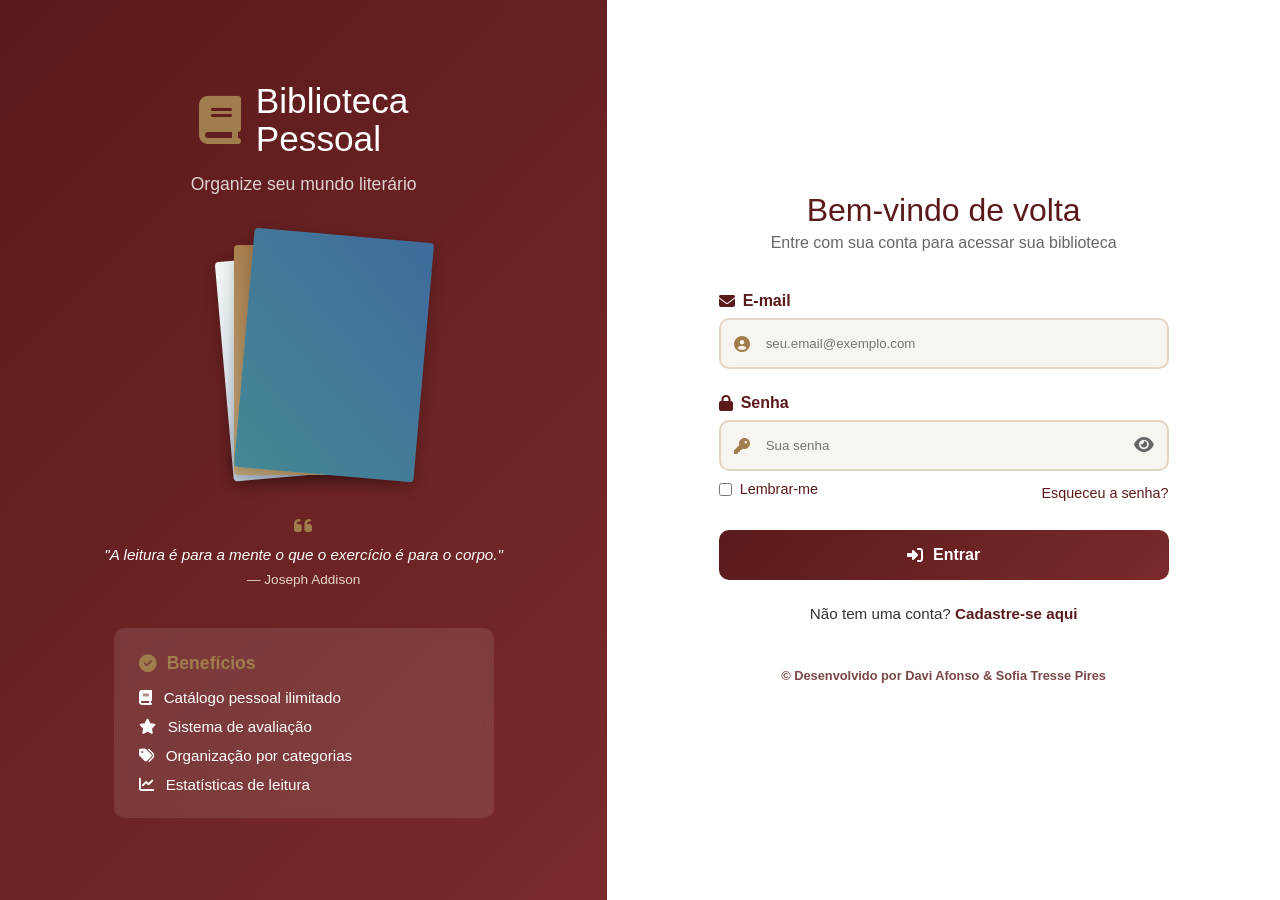
==== commit 841b0d32: "Corrigindo e refinando o design do sistema" ====
--- a/index.html
+++ b/index.html
@@ -5,16 +5,18 @@
     <meta charset="UTF-8">
     <meta name="viewport" content="width=device-width, initial-scale=1.0">
     <title>Login - Biblioteca Pessoal</title>
-    <link rel="stylesheet" href="./frontend/css/style.css">
-    <link rel="stylesheet" href="./frontend/css/style2.css">
-    <link rel="stylesheet" href="./frontend/css/responsividade.css">
+    
+    <link rel="stylesheet" href="./frontend/css/global.css">
+    
+    <link rel="stylesheet" href="./frontend/css/login.css">
+    
     <link rel="stylesheet" href="https://cdnjs.cloudflare.com/ajax/libs/font-awesome/6.4.0/css/all.min.css">
 </head>
 
 <body class="login-page">
-    <div class="login-container d-flex flex-column flex-lg-row w-100 h-100 overflow-hidden">
+    <div class="login-container">
 
-        <div class="login-decoration col-lg-6 d-none d-lg-block position-relative">
+        <div class="login-decoration">
             <div class="logo-section">
                 <div class="logo">
                     <i class="fas fa-book"></i>
@@ -47,66 +49,60 @@
             </div>
         </div>
 
-        <div class="login-form-container col-12 col-lg-6 d-flex align-items-center justify-content-center p-4">
-            <div class="form-wrapper w-100" style="max-width: 450px;">
-                <div class="form-header text-center mb-4">
+        <div class="login-form-container">
+            <div class="form-wrapper">
+                <div class="form-header">
                     <h2>Bem-vindo de volta</h2>
                     <p>Entre com sua conta para acessar sua biblioteca</p>
                 </div>
 
                 <form id="loginForm" class="login-form">
-                    <div class="form-group mb-3">
-                        <label for="email" class="form-label">
+                    <div class="form-group">
+                        <label for="email">
                             <i class="fas fa-envelope"></i> E-mail
                         </label>
-                        <div class="input-with-icon position-relative">
-                            <input type="email" id="email" class="form-control" placeholder="seu.email@exemplo.com"
-                                required>
-                            <i class="fas fa-user-circle input-icon position-absolute"
-                                style="top: 50%; right: 10px; transform: translateY(-50%);"></i>
+                        <div class="input-with-icon">
+                            <input type="email" id="email" class="form-control" placeholder="seu.email@exemplo.com" required>
+                            <i class="fas fa-user-circle input-icon"></i>
                         </div>
                     </div>
 
-                    <div class="form-group mb-3">
-                        <label for="senha" class="form-label">
+                    <div class="form-group">
+                        <label for="senha">
                             <i class="fas fa-lock"></i> Senha
                         </label>
-                        <div class="input-with-icon position-relative">
+                        <div class="input-with-icon">
                             <input type="password" id="senha" class="form-control" placeholder="Sua senha" required>
-                            <i class="fas fa-key input-icon position-absolute"
-                                style="top: 50%; right: 40px; transform: translateY(-50%);"></i>
-                            <button type="button" class="toggle-password btn btn-sm border-0 position-absolute"
-                                id="togglePassword"
-                                style="top: 50%; right: 5px; transform: translateY(-50%); background: transparent;">
+                            <i class="fas fa-key input-icon"></i>
+                            <button type="button" class="toggle-password" id="togglePassword">
                                 <i class="fas fa-eye"></i>
                             </button>
                         </div>
-                        <div class="form-options d-flex justify-content-between align-items-center mt-2">
-                            <label class="remember-me d-flex align-items-center gap-2">
+                        <div class="form-options">
+                            <label class="remember-me">
                                 <input type="checkbox" id="lembrar">
                                 <span>Lembrar-me</span>
                             </label>
-                            <a href="./frontend/html/esqueceu_senha.html" class="forgot-password text-decoration-none">Esqueceu a senha?</a>                                </div>
+                            <a href="./frontend/html/esqueceu_senha.html" class="forgot-password">Esqueceu a senha?</a>
+                        </div>
                     </div>
 
-                    <div class="form-group mb-3">
+                    <div class="form-group">
                         <button type="submit" class="btn-login">
                             <i class="fas fa-sign-in-alt"></i> Entrar
                         </button>
                     </div>
 
-                    <div class="signup-link text-center mt-3">
-                        <p>Não tem uma conta? <a href="./frontend/html/cadastro.html"
-                                class="text-decoration-none fw-bold">Cadastre-se aqui</a></p>
+                    <div class="signup-link">
+                        <p>Não tem uma conta? <a href="./frontend/html/cadastro.html">Cadastre-se aqui</a></p>
                     </div>
                 </form>
 
-                <footer class="main-footer">
-                    <div class="footer-content">
-                        <div class="footer-info">
-                            <p>&copy; 2025 Biblioteca Pessoal. Todos os direitos reservados.</p>
-                            <p class="credits"><b>&copy; Desenvolvido por Davi Afonso & Sofia Tresse Pires</b></p>
-                        </div>
+                <footer class="main-footer" style="padding: 20px 0; background: transparent; border: none; color: var(--texto-claro);">
+                    <div class="footer-info">
+                        <p>&copy; 2025 Biblioteca Pessoal. Todos os direitos reservados.</p>
+                        <p class="credits" style="color: var(--vinho);"><b>&copy; Desenvolvido por Davi Afonso & Sofia Tresse Pires</b></p>
+                       
                     </div>
                 </footer>
             </div>
@@ -115,4 +111,5 @@
 
     <script src="./frontend/js/index.js"></script>
 </body>
+
 </html>
--- a/frontend/css/global.css
+++ b/frontend/css/global.css
@@ -0,0 +1,228 @@
+/* ==================================================
+   GLOBAL.CSS - Variáveis, Reset, Navbar e Footer
+   ================================================== */
+
+/* 1. VARIÁVEIS E CORES GERAIS */
+:root {
+    --vinho: #5a1a1b;
+    --vinho-claro: #7a2a2b;
+    --vinho-suave: rgba(90, 26, 27, 0.1);
+    --dourado: #a17d4d;
+    --dourado-claro: #b8945e;
+    --dourado-suave: rgba(161, 125, 77, 0.1);
+    --bege-claro: #f8f4f0;
+    --bege-medio: #efe7dd;
+    --bege-escuro: #e3d5c3;
+    --texto: #333333;
+    --texto-claro: #666666;
+    --branco: #ffffff;
+    --sombra: rgba(90, 26, 27, 0.08);
+    --sombra-forte: rgba(90, 26, 27, 0.15);
+    --sucesso: #28a745;
+    --erro: #c45a5a;
+
+    /* Variáveis Responsivas */
+    --font-size-body: clamp(0.875rem, 0.8rem + 0.25vw, 1rem);
+    --font-size-h1: clamp(1.6rem, 1.4rem + 1.5vw, 2.8rem);
+}
+
+/* 2. RESET E TIPOGRAFIA BÁSICA */
+* {
+    box-sizing: border-box;
+    margin: 0;
+    padding: 0;
+}
+
+body {
+    font-family: 'Segoe UI', Tahoma, Geneva, Verdana, sans-serif;
+    font-size: var(--font-size-body);
+    background-color: var(--bege-claro);
+    color: var(--texto);
+    min-height: 100vh;
+    display: flex;
+    flex-direction: column;
+}
+
+h1,
+h2,
+h3 {
+    color: var(--vinho);
+}
+
+h1 {
+    font-size: var(--font-size-h1);
+}
+
+/* 3. NAVBAR (MENU DE NAVEGAÇÃO) */
+.navbar {
+    background-color: var(--vinho);
+    padding: 1rem 2rem;
+    display: flex;
+    justify-content: space-between;
+    align-items: center;
+    position: relative;
+    box-shadow: 0 2px 10px rgba(0, 0, 0, 0.1);
+    color: white;
+}
+
+.navbar-brand {
+    font-size: 1.5rem;
+    font-weight: bold;
+    display: flex;
+    align-items: center;
+    gap: 10px;
+}
+
+.navbar-menu {
+    display: flex;
+    align-items: center;
+    gap: 20px;
+}
+
+.nav-item {
+    color: rgba(255, 255, 255, 0.9);
+    text-decoration: none;
+    font-size: 1rem;
+    transition: color 0.3s;
+    display: flex;
+    align-items: center;
+    gap: 8px;
+}
+
+.nav-item:hover {
+    color: var(--dourado);
+}
+
+.nav-avatar {
+    width: 35px;
+    height: 35px;
+    border-radius: 50%;
+    object-fit: cover;
+    border: 2px solid white;
+}
+
+.navbar-toggle {
+    display: none;
+    background: transparent;
+    border: none;
+    color: white;
+    font-size: 1.5rem;
+    cursor: pointer;
+}
+
+.mobile-only {
+    display: none;
+}
+
+/* 4. FOOTER (RODAPÉ GERAL) */
+.main-footer {
+    background-color: var(--vinho);
+    color: white;
+    padding: 40px 20px;
+    margin-top: auto;
+    /* Empurra o footer para o fundo */
+    font-size: 0.9rem;
+    border-top: 4px solid var(--dourado);
+}
+
+.footer-content {
+    max-width: 1200px;
+    margin: 0 auto;
+    display: flex;
+    justify-content: space-between;
+    align-items: center;
+    flex-wrap: wrap;
+    gap: 20px;
+}
+
+.footer-section {
+    display: flex;
+    align-items: center;
+    gap: 15px;
+    max-width: 300px;
+}
+
+.footer-logo {
+    font-size: 2rem;
+    color: var(--dourado);
+}
+
+.footer-info {
+    text-align: center;
+}
+
+.footer-info p {
+    margin: 5px 0;
+    color: rgba(255, 255, 255, 0.8);
+}
+
+.footer-info .credits {
+    font-size: 0.8rem;
+    color: var(--bege-claro);
+    opacity: 0.8;
+}
+
+/* 5. RESPONSIVIDADE GLOBAL (Mobile) */
+@media (max-width: 768px) {
+
+    /* Navbar Mobile */
+    .navbar {
+        padding: 1rem;
+    }
+
+    .navbar-toggle {
+        display: block;
+    }
+
+    .mobile-only {
+        display: inline;
+    }
+
+    .navbar-menu {
+        display: none;
+        position: absolute;
+        top: 100%;
+        left: 0;
+        width: 100%;
+        background-color: var(--vinho);
+        flex-direction: column;
+        padding: 20px 0;
+        z-index: 1000;
+    }
+
+    .navbar-menu.active {
+        display: flex;
+        animation: slideDown 0.3s ease forwards;
+    }
+
+    .nav-item {
+        padding: 15px;
+        width: 100%;
+        justify-content: center;
+        border-bottom: 1px solid rgba(255, 255, 255, 0.1);
+    }
+
+    /* Footer Mobile */
+    .footer-content {
+        flex-direction: column;
+        text-align: center;
+        gap: 30px;
+    }
+
+    .footer-section {
+        flex-direction: column;
+        max-width: 100%;
+    }
+}
+
+@keyframes slideDown {
+    from {
+        opacity: 0;
+        transform: translateY(-10px);
+    }
+
+    to {
+        opacity: 1;
+        transform: translateY(0);
+    }
+}
--- a/frontend/css/login.css
+++ b/frontend/css/login.css
@@ -0,0 +1,384 @@
+/* ==================================================
+   LOGIN.CSS - Específico para Login e Recuperação
+   ================================================== */
+
+.login-page {
+    background: linear-gradient(135deg, var(--bege-claro) 0%, var(--bege-medio) 100%);
+    display: flex;
+    margin: 0;
+    min-height: 100vh;
+}
+
+.login-container {
+    display: flex;
+    width: 100%;
+    min-height: 100vh;
+}
+
+/* ===== Lado Esquerdo - Decoração ===== */
+.login-decoration {
+    flex: 1;
+    background: linear-gradient(135deg, var(--vinho) 0%, var(--vinho-claro) 100%);
+    padding: 40px;
+    display: none;
+    /* Escondido no mobile */
+    flex-direction: column;
+    justify-content: center;
+    /* Centraliza tudo no meio */
+    align-items: center;
+    gap: 40px;
+    /* O SEGREDO: Garante 40px de distância INVIOLÁVEL entre Logo, Livros e Benefícios */
+    color: white;
+    position: relative;
+    overflow: hidden;
+}
+
+@media (min-width: 992px) {
+    .login-decoration {
+        display: flex;
+    }
+
+    .login-form-container {
+        flex: 1.2;
+    }
+}
+
+/* Ilustração dos Livros */
+.book-illustration {
+    display: flex;
+    flex-direction: column;
+    align-items: center;
+    width: 100%;
+}
+
+.book-stack {
+    position: relative;
+    width: 200px;
+    height: 260px;
+    margin: 0 auto 20px;
+}
+
+.book {
+    position: absolute;
+    border-radius: 4px;
+    box-shadow: 0 5px 15px rgba(0, 0, 0, 0.2);
+}
+
+.book-1 {
+    width: 160px;
+    height: 220px;
+    background: linear-gradient(135deg, #f3f8f6, #a8bbd4);
+    left: 50%;
+    transform: translateX(-50%) rotate(-5deg);
+    z-index: 1;
+    top: 20px;
+}
+
+.book-2 {
+    width: 170px;
+    height: 230px;
+    background: linear-gradient(45deg, #c2a879, #996330);
+    left: calc(50% + 15px);
+    transform: translateX(-50%);
+    z-index: 2;
+    top: 10px;
+}
+
+.book-3 {
+    width: 180px;
+    height: 240px;
+    background: linear-gradient(45deg, #458894, #3f6b9c);
+    left: calc(50% + 30px);
+    transform: translateX(-50%) rotate(5deg);
+    z-index: 3;
+    top: 0;
+}
+
+.logo-section {
+    z-index: 2;
+    text-align: center;
+}
+
+.logo {
+    display: flex;
+    align-items: center;
+    justify-content: center;
+    gap: 15px;
+}
+
+.logo i {
+    font-size: 3rem;
+    color: var(--dourado);
+}
+
+.logo h1 {
+    color: white;
+    font-size: 2.2rem;
+    font-weight: 300;
+    margin: 0;
+    text-align: left;
+    line-height: 1.1;
+}
+
+.slogan {
+    color: rgba(255, 255, 255, 0.8);
+    font-size: 1.1rem;
+    margin-top: 15px;
+    margin-bottom: 0;
+}
+
+.quote {
+    text-align: center;
+    max-width: 90%;
+    margin: 0 auto;
+}
+
+.quote i {
+    font-size: 1.3rem;
+    color: var(--dourado);
+    margin-bottom: 8px;
+    display: block;
+}
+
+.quote p {
+    font-style: italic;
+    margin-bottom: 5px;
+    font-size: 0.95rem;
+    line-height: 1.4;
+}
+
+.author {
+    font-size: 0.85rem;
+    color: var(--bege-escuro);
+}
+
+.features {
+    background: rgba(255, 255, 255, 0.1);
+    border-radius: 10px;
+    padding: 25px;
+    backdrop-filter: blur(5px);
+    width: 100%;
+    max-width: 380px;
+}
+
+.features h3 {
+    color: var(--dourado);
+    margin-top: 0;
+    margin-bottom: 15px;
+    display: flex;
+    align-items: center;
+    gap: 10px;
+    font-size: 1.1rem;
+}
+
+.features ul {
+    list-style: none;
+    padding: 0;
+    margin: 0;
+}
+
+.features li {
+    display: flex;
+    align-items: center;
+    gap: 12px;
+    margin-bottom: 12px;
+    font-size: 0.95rem;
+}
+
+.features li:last-child {
+    margin-bottom: 0;
+}
+
+/* ===== Lado Direito - Formulário ===== */
+.login-form-container {
+    display: flex;
+    align-items: center;
+    justify-content: center;
+    padding: 20px;
+    background: var(--branco);
+    width: 100%;
+}
+
+.form-wrapper {
+    max-width: 450px;
+    width: 100%;
+}
+
+.form-header {
+    text-align: center;
+    margin-bottom: 40px;
+}
+
+.form-header h2 {
+    font-size: 2rem;
+    font-weight: 300;
+    margin-bottom: 5px;
+    color: var(--vinho);
+}
+
+.form-header p {
+    color: var(--texto-claro);
+    margin-top: 0;
+}
+
+.form-group {
+    margin-bottom: 25px;
+}
+
+.form-group label {
+    display: flex;
+    align-items: center;
+    gap: 8px;
+    color: var(--vinho);
+    font-weight: 600;
+    margin-bottom: 8px;
+}
+
+/* A mágica do Posicionamento dos Ícones acontece aqui */
+.input-with-icon {
+    position: relative;
+    /* A tal da jaula */
+    width: 100%;
+    display: flex;
+    align-items: center;
+}
+
+.form-control {
+    width: 100%;
+    padding: 16px 18px 16px 45px;
+    /* Espaço extra na esquerda (45px) para o ícone não pisar no texto */
+    border: 2px solid var(--bege-escuro);
+    border-radius: 10px;
+    background-color: var(--bege-claro);
+    transition: all 0.3s;
+    font-family: inherit;
+}
+
+.form-control:focus {
+    outline: none;
+    border-color: var(--dourado);
+    background-color: var(--branco);
+}
+
+/* Ícone da Esquerda (Email/Cadeado) */
+.input-icon {
+    position: absolute;
+    /* Flutua dentro do input */
+    left: 15px;
+    color: var(--dourado);
+}
+
+/* Ícone da Direita (Olho da Senha) */
+.toggle-password {
+    position: absolute;
+    right: 15px;
+    background: transparent;
+    border: none;
+    cursor: pointer;
+    color: var(--texto-claro);
+    padding: 0;
+    font-size: 1.1rem;
+}
+
+.toggle-password:hover {
+    color: var(--dourado);
+}
+
+/* Opções (Lembrar-me e Esqueci a Senha) */
+.form-options {
+    display: flex;
+    justify-content: space-between;
+    /* Empurra um para cada lado */
+    align-items: center;
+    margin-top: 10px;
+}
+
+.remember-me {
+    display: flex;
+    align-items: center;
+    gap: 8px;
+    color: var(--texto-claro);
+    font-size: 0.9rem;
+    font-weight: normal !important;
+    cursor: pointer;
+}
+
+.forgot-password {
+    color: var(--vinho);
+    text-decoration: none;
+    font-size: 0.9rem;
+    font-weight: 500;
+}
+
+.forgot-password:hover {
+    text-decoration: underline;
+}
+
+/* Botão Entrar */
+.btn-login {
+    width: 100%;
+    padding: 16px;
+    background: linear-gradient(135deg, var(--vinho) 0%, var(--vinho-claro) 100%);
+    color: white;
+    border: none;
+    border-radius: 10px;
+    font-weight: 600;
+    font-size: 1rem;
+    cursor: pointer;
+    transition: 0.3s;
+    display: flex;
+    justify-content: center;
+    align-items: center;
+    gap: 10px;
+}
+
+.btn-login:hover {
+    transform: translateY(-2px);
+    box-shadow: 0 6px 20px var(--sombra-forte);
+}
+
+/* Link Cadastre-se */
+.signup-link {
+    text-align: center;
+    margin-top: 20px;
+    font-size: 0.95rem;
+}
+
+.signup-link a {
+    color: var(--vinho);
+    text-decoration: none;
+    font-weight: bold;
+}
+
+.signup-link a:hover {
+    text-decoration: underline;
+}
+
+/* Responsividade do Login */
+@media (max-width: 991px) {
+    .login-container {
+        flex-direction: column;
+    }
+
+    .login-decoration {
+        display: flex;
+        padding: 20px;
+        justify-content: center;
+        align-items: center;
+    }
+
+    .login-decoration .book-stack,
+    .login-decoration .features,
+    .login-decoration .slogan,
+    .login-decoration .quote {
+        display: none;
+    }
+
+    .login-form-container {
+        padding: 40px 20px;
+        border-radius: 20px 20px 0 0;
+        box-shadow: 0 -5px 20px rgba(0, 0, 0, .05);
+        margin-top: -20px;
+        z-index: 10;
+    }
+}
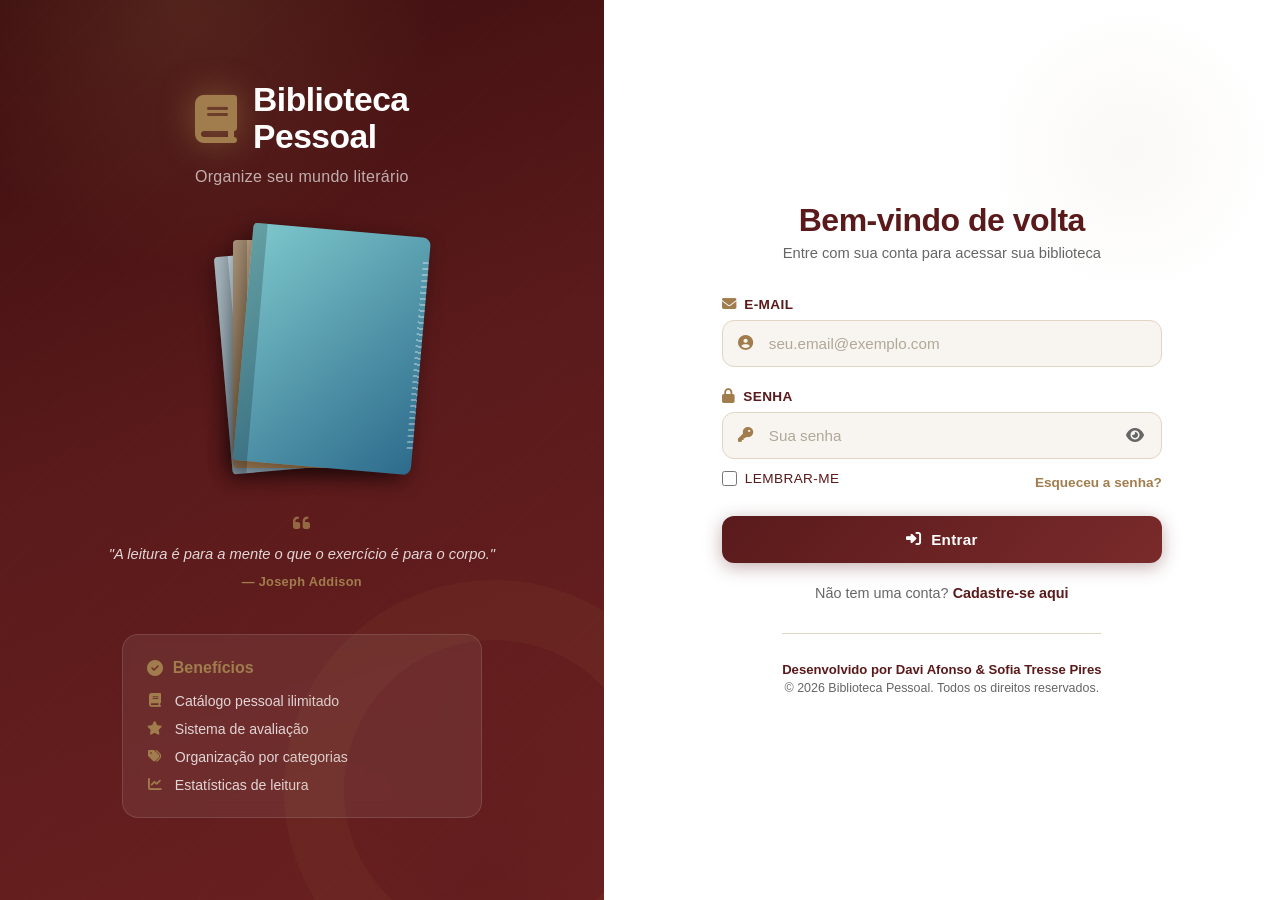
==== commit 0f7233b5: "Melhorias no design: adicionando animações, melhorias na responsividade e retirando elementos desnec" ====
--- a/index.html
+++ b/index.html
@@ -5,11 +5,11 @@
     <meta charset="UTF-8">
     <meta name="viewport" content="width=device-width, initial-scale=1.0">
     <title>Login - Biblioteca Pessoal</title>
-    
+
     <link rel="stylesheet" href="./frontend/css/global.css">
-    
+
     <link rel="stylesheet" href="./frontend/css/login.css">
-    
+
     <link rel="stylesheet" href="https://cdnjs.cloudflare.com/ajax/libs/font-awesome/6.4.0/css/all.min.css">
 </head>
 
@@ -62,7 +62,8 @@
                             <i class="fas fa-envelope"></i> E-mail
                         </label>
                         <div class="input-with-icon">
-                            <input type="email" id="email" class="form-control" placeholder="seu.email@exemplo.com" required>
+                            <input type="email" id="email" class="form-control" placeholder="seu.email@exemplo.com"
+                                required>
                             <i class="fas fa-user-circle input-icon"></i>
                         </div>
                     </div>
@@ -86,7 +87,7 @@
                             <a href="./frontend/html/esqueceu_senha.html" class="forgot-password">Esqueceu a senha?</a>
                         </div>
                     </div>
-
+                    <div id="loginError" class="inline-error" style="display: none;"></div>
                     <div class="form-group">
                         <button type="submit" class="btn-login">
                             <i class="fas fa-sign-in-alt"></i> Entrar
@@ -97,15 +98,12 @@
                         <p>Não tem uma conta? <a href="./frontend/html/cadastro.html">Cadastre-se aqui</a></p>
                     </div>
                 </form>
+            </div>
 
-                <footer class="main-footer" style="padding: 20px 0; background: transparent; border: none; color: var(--texto-claro);">
-                    <div class="footer-info">
-                        <p>&copy; 2025 Biblioteca Pessoal. Todos os direitos reservados.</p>
-                        <p class="credits" style="color: var(--vinho);"><b>&copy; Desenvolvido por Davi Afonso & Sofia Tresse Pires</b></p>
-                       
-                    </div>
-                </footer>
-            </div>
+            <footer class="login-footer">
+                <p class="credits">Desenvolvido por Davi Afonso &amp; Sofia Tresse Pires</p>
+                <p>&copy; 2026 Biblioteca Pessoal. Todos os direitos reservados.</p>
+            </footer>
         </div>
     </div>
 
--- a/frontend/css/login.css
+++ b/frontend/css/login.css
@@ -1,9 +1,57 @@
 /* ==================================================
-   LOGIN.CSS - Específico para Login e Recuperação
+   LOGIN.CSS — Redesign Moderno
    ================================================== */
 
+/* ── KEYFRAMES ── */
+@keyframes fadeInUp {
+    from { opacity: 0; transform: translateY(28px); }
+    to   { opacity: 1; transform: translateY(0); }
+}
+
+@keyframes fadeIn {
+    from { opacity: 0; }
+    to   { opacity: 1; }
+}
+
+@keyframes float {
+    0%, 100% { transform: translateX(-50%) rotate(-5deg) translateY(0px); }
+    50%       { transform: translateX(-50%) rotate(-5deg) translateY(-8px); }
+}
+
+@keyframes float2 {
+    0%, 100% { transform: translateX(-50%) translateY(0px); }
+    50%       { transform: translateX(-50%) translateY(-5px); }
+}
+
+@keyframes float3 {
+    0%, 100% { transform: translateX(-50%) rotate(5deg) translateY(0px); }
+    50%       { transform: translateX(-50%) rotate(5deg) translateY(-11px); }
+}
+
+@keyframes shimmerBtn {
+    0%   { transform: translateX(-100%) skewX(-15deg); }
+    100% { transform: translateX(250%) skewX(-15deg); }
+}
+
+@keyframes shake {
+    0%, 100% { transform: translateX(0); }
+    10%, 30%, 50%, 70%, 90% { transform: translateX(-7px); }
+    20%, 40%, 60%, 80%      { transform: translateX(7px); }
+}
+
+@keyframes fadeInError {
+    from { opacity: 0; transform: translateY(-8px); }
+    to   { opacity: 1; transform: translateY(0); }
+}
+
+@keyframes glowPulse {
+    0%, 100% { box-shadow: 0 0 0 0 rgba(161, 125, 77, 0); }
+    50%       { box-shadow: 0 0 0 6px rgba(161, 125, 77, 0.15); }
+}
+
+/* ── PÁGINA ── */
 .login-page {
-    background: linear-gradient(135deg, var(--bege-claro) 0%, var(--bege-medio) 100%);
+    background: var(--bege-claro);
     display: flex;
     margin: 0;
     min-height: 100vh;
@@ -15,166 +63,228 @@
     min-height: 100vh;
 }
 
-/* ===== Lado Esquerdo - Decoração ===== */
+/* ════════════════════════════════════════
+   LADO ESQUERDO — DECORAÇÃO
+   ════════════════════════════════════════ */
 .login-decoration {
     flex: 1;
-    background: linear-gradient(135deg, var(--vinho) 0%, var(--vinho-claro) 100%);
-    padding: 40px;
+    background:
+        radial-gradient(ellipse 70% 50% at 30% 0%,   rgba(161,125,77,0.18) 0%, transparent 60%),
+        radial-gradient(ellipse 50% 40% at 80% 100%, rgba(90,26,27,0.4)    0%, transparent 60%),
+        linear-gradient(160deg, #3d0e0f 0%, var(--vinho) 45%, #6b2020 100%);
+    padding: 48px 40px;
     display: none;
-    /* Escondido no mobile */
     flex-direction: column;
     justify-content: center;
-    /* Centraliza tudo no meio */
-    align-items: center;
-    gap: 40px;
-    /* O SEGREDO: Garante 40px de distância INVIOLÁVEL entre Logo, Livros e Benefícios */
+    align-items: center;
+    gap: 44px;
     color: white;
     position: relative;
     overflow: hidden;
 }
 
+/* Linhas decorativas de fundo */
+.login-decoration::before {
+    content: '';
+    position: absolute;
+    inset: 0;
+    background-image:
+        repeating-linear-gradient(
+            -45deg,
+            transparent,
+            transparent 40px,
+            rgba(255,255,255,0.015) 40px,
+            rgba(255,255,255,0.015) 41px
+        );
+    pointer-events: none;
+}
+
+/* Círculo ornamental canto inferior direito */
+.login-decoration::after {
+    content: '';
+    position: absolute;
+    bottom: -100px; right: -100px;
+    width: 300px; height: 300px;
+    border-radius: 50%;
+    border: 60px solid rgba(161,125,77,0.08);
+    pointer-events: none;
+}
+
 @media (min-width: 992px) {
-    .login-decoration {
-        display: flex;
-    }
-
-    .login-form-container {
-        flex: 1.2;
-    }
-}
-
-/* Ilustração dos Livros */
+    .login-decoration { display: flex; }
+    .login-form-container { flex: 1.2; }
+}
+
+/* ── LOGO ── */
+.logo-section {
+    z-index: 2;
+    text-align: center;
+    animation: fadeInUp 0.7s ease both;
+}
+
+.logo {
+    display: flex;
+    align-items: center;
+    justify-content: center;
+    gap: 16px;
+}
+
+.logo i {
+    font-size: 3rem;
+    color: var(--dourado);
+    filter: drop-shadow(0 0 16px rgba(161,125,77,0.6));
+}
+
+.logo h1 {
+    color: white;
+    font-size: 2.1rem;
+    font-weight: 800;
+    margin: 0;
+    text-align: left;
+    line-height: 1.1;
+    letter-spacing: -0.5px;
+}
+
+.slogan {
+    color: rgba(255,255,255,0.65);
+    font-size: 1rem;
+    margin-top: 12px;
+    margin-bottom: 0;
+    letter-spacing: 0.3px;
+}
+
+/* ── ILUSTRAÇÃO ── */
 .book-illustration {
     display: flex;
     flex-direction: column;
     align-items: center;
     width: 100%;
+    animation: fadeInUp 0.7s 0.1s ease both;
 }
 
 .book-stack {
     position: relative;
     width: 200px;
     height: 260px;
-    margin: 0 auto 20px;
+    margin: 0 auto 24px;
 }
 
 .book {
     position: absolute;
-    border-radius: 4px;
-    box-shadow: 0 5px 15px rgba(0, 0, 0, 0.2);
+    border-radius: 4px 8px 8px 4px;
+}
+
+/* Lombada */
+.book::before {
+    content: '';
+    position: absolute;
+    left: 0; top: 0;
+    width: 14px; height: 100%;
+    border-radius: 4px 0 0 4px;
+    background: rgba(0,0,0,0.2);
 }
 
 .book-1 {
-    width: 160px;
-    height: 220px;
-    background: linear-gradient(135deg, #f3f8f6, #a8bbd4);
+    width: 158px; height: 218px;
+    background: linear-gradient(135deg, #d4e8f0, #8fb3cc);
     left: 50%;
     transform: translateX(-50%) rotate(-5deg);
-    z-index: 1;
-    top: 20px;
+    top: 20px; z-index: 1;
+    box-shadow: -4px 6px 20px rgba(0,0,0,0.3);
+    animation: float 5s ease-in-out infinite;
 }
 
 .book-2 {
-    width: 170px;
-    height: 230px;
-    background: linear-gradient(45deg, #c2a879, #996330);
+    width: 168px; height: 228px;
+    background: linear-gradient(135deg, #d4b896, #8c6030);
     left: calc(50% + 15px);
     transform: translateX(-50%);
-    z-index: 2;
-    top: 10px;
+    top: 10px; z-index: 2;
+    box-shadow: -4px 6px 20px rgba(0,0,0,0.35);
+    animation: float2 5s 0.6s ease-in-out infinite;
 }
 
 .book-3 {
-    width: 180px;
-    height: 240px;
-    background: linear-gradient(45deg, #458894, #3f6b9c);
+    width: 178px; height: 238px;
+    background: linear-gradient(135deg, #7ec8cc, #2d6b8c);
     left: calc(50% + 30px);
     transform: translateX(-50%) rotate(5deg);
-    z-index: 3;
-    top: 0;
-}
-
-.logo-section {
-    z-index: 2;
-    text-align: center;
-}
-
-.logo {
-    display: flex;
-    align-items: center;
-    justify-content: center;
-    gap: 15px;
-}
-
-.logo i {
-    font-size: 3rem;
-    color: var(--dourado);
-}
-
-.logo h1 {
-    color: white;
-    font-size: 2.2rem;
-    font-weight: 300;
-    margin: 0;
-    text-align: left;
-    line-height: 1.1;
-}
-
-.slogan {
-    color: rgba(255, 255, 255, 0.8);
-    font-size: 1.1rem;
-    margin-top: 15px;
-    margin-bottom: 0;
-}
-
+    top: 0; z-index: 3;
+    box-shadow: -4px 6px 20px rgba(0,0,0,0.4);
+    animation: float3 5s 1.2s ease-in-out infinite;
+}
+
+/* Linhas simulando páginas */
+.book-2::after, .book-3::after {
+    content: '';
+    position: absolute;
+    right: 0; top: 10%;
+    width: 6px; height: 80%;
+    background: repeating-linear-gradient(
+        180deg,
+        rgba(255,255,255,0.35) 0px,
+        rgba(255,255,255,0.35) 2px,
+        transparent 2px,
+        transparent 6px
+    );
+    border-radius: 0 2px 2px 0;
+}
+
+/* ── CITAÇÃO ── */
 .quote {
     text-align: center;
-    max-width: 90%;
+    max-width: 88%;
     margin: 0 auto;
 }
 
 .quote i {
-    font-size: 1.3rem;
-    color: var(--dourado);
-    margin-bottom: 8px;
+    font-size: 1.2rem;
+    color: var(--dourado);
+    margin-bottom: 10px;
     display: block;
+    opacity: 0.8;
 }
 
 .quote p {
     font-style: italic;
-    margin-bottom: 5px;
-    font-size: 0.95rem;
-    line-height: 1.4;
+    margin-bottom: 6px;
+    font-size: 0.92rem;
+    line-height: 1.55;
+    color: rgba(255,255,255,0.82);
 }
 
 .author {
-    font-size: 0.85rem;
-    color: var(--bege-escuro);
-}
-
+    font-size: 0.8rem;
+    color: var(--dourado);
+    font-weight: 600;
+    letter-spacing: 0.3px;
+}
+
+/* ── FEATURES ── */
 .features {
-    background: rgba(255, 255, 255, 0.1);
-    border-radius: 10px;
-    padding: 25px;
-    backdrop-filter: blur(5px);
-    width: 100%;
-    max-width: 380px;
+    background: rgba(255,255,255,0.07);
+    border: 1px solid rgba(255,255,255,0.12);
+    border-radius: 16px;
+    padding: 24px;
+    backdrop-filter: blur(8px);
+    width: 100%;
+    max-width: 360px;
+    animation: fadeInUp 0.7s 0.2s ease both;
 }
 
 .features h3 {
     color: var(--dourado);
-    margin-top: 0;
-    margin-bottom: 15px;
+    margin: 0 0 16px;
     display: flex;
     align-items: center;
     gap: 10px;
-    font-size: 1.1rem;
+    font-size: 1rem;
+    font-weight: 700;
 }
 
 .features ul {
     list-style: none;
-    padding: 0;
-    margin: 0;
+    padding: 0; margin: 0;
 }
 
 .features li {
@@ -182,47 +292,72 @@
     align-items: center;
     gap: 12px;
     margin-bottom: 12px;
-    font-size: 0.95rem;
-}
-
-.features li:last-child {
-    margin-bottom: 0;
-}
-
-/* ===== Lado Direito - Formulário ===== */
+    font-size: 0.88rem;
+    color: rgba(255,255,255,0.8);
+}
+
+.features li:last-child { margin-bottom: 0; }
+
+.features li i {
+    color: var(--dourado);
+    width: 16px;
+    text-align: center;
+    font-size: 0.85rem;
+}
+
+/* ════════════════════════════════════════
+   LADO DIREITO — FORMULÁRIO
+   ════════════════════════════════════════ */
 .login-form-container {
     display: flex;
+    flex-direction: column;
     align-items: center;
     justify-content: center;
-    padding: 20px;
-    background: var(--branco);
-    width: 100%;
+    padding: 40px 24px;
+    background: white;
+    width: 100%;
+    position: relative;
+}
+
+/* Padrão sutil de fundo no lado do form */
+.login-form-container::before {
+    content: '';
+    position: absolute;
+    top: 0; right: 0;
+    width: 300px; height: 300px;
+    background: radial-gradient(circle, rgba(161,125,77,0.05) 0%, transparent 70%);
+    pointer-events: none;
 }
 
 .form-wrapper {
-    max-width: 450px;
-    width: 100%;
-}
-
+    max-width: 440px;
+    width: 100%;
+    animation: fadeInUp 0.6s 0.15s ease both;
+}
+
+/* ── CABEÇALHO DO FORM ── */
 .form-header {
     text-align: center;
-    margin-bottom: 40px;
+    margin-bottom: 36px;
 }
 
 .form-header h2 {
     font-size: 2rem;
-    font-weight: 300;
-    margin-bottom: 5px;
+    font-weight: 800;
+    margin-bottom: 6px;
     color: var(--vinho);
+    letter-spacing: -0.5px;
 }
 
 .form-header p {
     color: var(--texto-claro);
-    margin-top: 0;
-}
-
+    margin: 0;
+    font-size: 0.92rem;
+}
+
+/* ── GRUPOS DE CAMPO ── */
 .form-group {
-    margin-bottom: 25px;
+    margin-bottom: 22px;
 }
 
 .form-group label {
@@ -230,14 +365,21 @@
     align-items: center;
     gap: 8px;
     color: var(--vinho);
-    font-weight: 600;
+    font-weight: 700;
     margin-bottom: 8px;
-}
-
-/* A mágica do Posicionamento dos Ícones acontece aqui */
+    font-size: 0.85rem;
+    text-transform: uppercase;
+    letter-spacing: 0.4px;
+}
+
+.form-group label i {
+    color: var(--dourado);
+    font-size: 0.9rem;
+}
+
+/* ── INPUTS ── */
 .input-with-icon {
     position: relative;
-    /* A tal da jaula */
     width: 100%;
     display: flex;
     align-items: center;
@@ -245,52 +387,65 @@
 
 .form-control {
     width: 100%;
-    padding: 16px 18px 16px 45px;
-    /* Espaço extra na esquerda (45px) para o ícone não pisar no texto */
-    border: 2px solid var(--bege-escuro);
-    border-radius: 10px;
+    padding: 14px 18px 14px 46px;
+    border: 1.5px solid var(--bege-escuro);
+    border-radius: 12px;
     background-color: var(--bege-claro);
-    transition: all 0.3s;
+    transition: all 0.3s cubic-bezier(.34,1.56,.64,1);
     font-family: inherit;
-}
+    font-size: 0.95rem;
+    color: var(--texto);
+    outline: none;
+}
+
+.form-control::placeholder { color: #b0a898; }
 
 .form-control:focus {
-    outline: none;
     border-color: var(--dourado);
-    background-color: var(--branco);
-}
-
-/* Ícone da Esquerda (Email/Cadeado) */
+    background-color: white;
+    box-shadow: 0 0 0 4px rgba(161,125,77,0.1);
+}
+
+/* Ícone esquerdo */
 .input-icon {
     position: absolute;
-    /* Flutua dentro do input */
-    left: 15px;
-    color: var(--dourado);
-}
-
-/* Ícone da Direita (Olho da Senha) */
+    left: 16px;
+    color: var(--dourado);
+    font-size: 0.95rem;
+    pointer-events: none;
+    transition: transform 0.3s;
+}
+
+.input-with-icon:focus-within .input-icon {
+    transform: scale(1.15);
+}
+
+/* Botão olho */
 .toggle-password {
     position: absolute;
-    right: 15px;
+    right: 14px;
     background: transparent;
     border: none;
     cursor: pointer;
     color: var(--texto-claro);
-    padding: 0;
-    font-size: 1.1rem;
+    padding: 4px;
+    font-size: 1rem;
+    border-radius: 6px;
+    transition: all 0.2s;
+    line-height: 1;
 }
 
 .toggle-password:hover {
     color: var(--dourado);
-}
-
-/* Opções (Lembrar-me e Esqueci a Senha) */
+    background: rgba(161,125,77,0.08);
+}
+
+/* ── OPÇÕES ── */
 .form-options {
     display: flex;
     justify-content: space-between;
-    /* Empurra um para cada lado */
-    align-items: center;
-    margin-top: 10px;
+    align-items: center;
+    margin-top: 12px;
 }
 
 .remember-me {
@@ -298,87 +453,175 @@
     align-items: center;
     gap: 8px;
     color: var(--texto-claro);
-    font-size: 0.9rem;
-    font-weight: normal !important;
+    font-size: 0.85rem;
+    font-weight: 400 !important;
     cursor: pointer;
+    text-transform: none;
+    letter-spacing: 0;
+}
+
+.remember-me input[type="checkbox"] {
+    accent-color: var(--dourado);
+    width: 15px; height: 15px;
 }
 
 .forgot-password {
+    color: var(--dourado);
+    text-decoration: none;
+    font-size: 0.85rem;
+    font-weight: 600;
+    transition: all 0.2s;
+}
+
+.forgot-password:hover {
     color: var(--vinho);
-    text-decoration: none;
-    font-size: 0.9rem;
-    font-weight: 500;
-}
-
-.forgot-password:hover {
     text-decoration: underline;
 }
 
-/* Botão Entrar */
+/* ── ERRO INLINE ── */
+.inline-error {
+    background: linear-gradient(135deg, #fce8e8, #fdf0f0);
+    color: #a33030;
+    padding: 12px 16px;
+    border-radius: 10px;
+    margin-bottom: 18px;
+    font-size: 0.88rem;
+    font-weight: 600;
+    border: 1px solid rgba(200, 80, 80, 0.25);
+    display: flex;
+    align-items: center;
+    justify-content: center;
+    gap: 8px;
+    animation: fadeInError 0.3s ease forwards;
+    box-shadow: 0 2px 12px rgba(163, 48, 48, 0.1);
+}
+
+.inline-error i { font-size: 0.95rem; }
+
+/* ── BOTÃO ENTRAR ── */
 .btn-login {
     width: 100%;
-    padding: 16px;
+    padding: 15px;
     background: linear-gradient(135deg, var(--vinho) 0%, var(--vinho-claro) 100%);
     color: white;
     border: none;
-    border-radius: 10px;
-    font-weight: 600;
-    font-size: 1rem;
+    border-radius: 12px;
+    font-weight: 700;
+    font-size: 0.95rem;
+    letter-spacing: 0.3px;
     cursor: pointer;
-    transition: 0.3s;
     display: flex;
     justify-content: center;
     align-items: center;
     gap: 10px;
+    transition: all 0.3s cubic-bezier(.34,1.56,.64,1);
+    box-shadow: 0 4px 18px rgba(90,26,27,0.35);
+    position: relative;
+    overflow: hidden;
+}
+
+/* Efeito shimmer */
+.btn-login::after {
+    content: '';
+    position: absolute;
+    top: 0; left: 0;
+    width: 40%;
+    height: 100%;
+    background: linear-gradient(90deg, transparent, rgba(255,255,255,0.22), transparent);
+    transform: translateX(-100%) skewX(-15deg);
 }
 
 .btn-login:hover {
-    transform: translateY(-2px);
-    box-shadow: 0 6px 20px var(--sombra-forte);
-}
-
-/* Link Cadastre-se */
+    transform: translateY(-3px) scale(1.01);
+    box-shadow: 0 10px 28px rgba(90,26,27,0.45);
+}
+
+.btn-login:hover::after {
+    animation: shimmerBtn 0.65s ease forwards;
+}
+
+.btn-login:active {
+    transform: translateY(-1px) scale(0.99);
+    box-shadow: 0 4px 14px rgba(90,26,27,0.35);
+}
+
+/* ── LINK DE CADASTRO ── */
 .signup-link {
     text-align: center;
-    margin-top: 20px;
-    font-size: 0.95rem;
+    margin-top: 22px;
+    font-size: 0.9rem;
+    color: var(--texto-claro);
 }
 
 .signup-link a {
     color: var(--vinho);
     text-decoration: none;
-    font-weight: bold;
+    font-weight: 700;
+    transition: all 0.2s;
 }
 
 .signup-link a:hover {
+    color: var(--dourado);
     text-decoration: underline;
 }
 
-/* Responsividade do Login */
+/* ── ANIMAÇÃO SHAKE ── */
+.shake-animation {
+    animation: shake 0.5s ease-in-out;
+}
+
+/* ── FOOTER DO LOGIN ── */
+.login-footer {
+    text-align: center;
+    margin-top: 32px;
+    padding-top: 24px;
+    border-top: 1px solid var(--bege-escuro);
+}
+
+.login-footer p {
+    font-size: 0.78rem;
+    color: var(--texto-claro);
+    margin: 4px 0;
+}
+
+.login-footer .credits {
+    color: var(--vinho);
+    font-weight: 700;
+    font-size: 0.82rem;
+}
+
+/* ════════════════════════════════════════
+   RESPONSIVIDADE
+   ════════════════════════════════════════ */
 @media (max-width: 991px) {
-    .login-container {
-        flex-direction: column;
-    }
+    .login-container { flex-direction: column; }
 
     .login-decoration {
         display: flex;
-        padding: 20px;
+        padding: 32px 20px 52px;
         justify-content: center;
         align-items: center;
+        gap: 28px;
     }
 
     .login-decoration .book-stack,
     .login-decoration .features,
-    .login-decoration .slogan,
     .login-decoration .quote {
         display: none;
     }
 
+    .login-decoration .slogan { display: block; }
+
     .login-form-container {
-        padding: 40px 20px;
-        border-radius: 20px 20px 0 0;
-        box-shadow: 0 -5px 20px rgba(0, 0, 0, .05);
-        margin-top: -20px;
+        padding: 40px 20px 32px;
+        border-radius: 28px 28px 0 0;
+        box-shadow: 0 -8px 32px rgba(0,0,0,0.08);
+        margin-top: -28px;
         z-index: 10;
     }
+}
+
+@media (max-width: 480px) {
+    .form-header h2 { font-size: 1.65rem; }
+    .form-control { font-size: 0.88rem; }
 }
